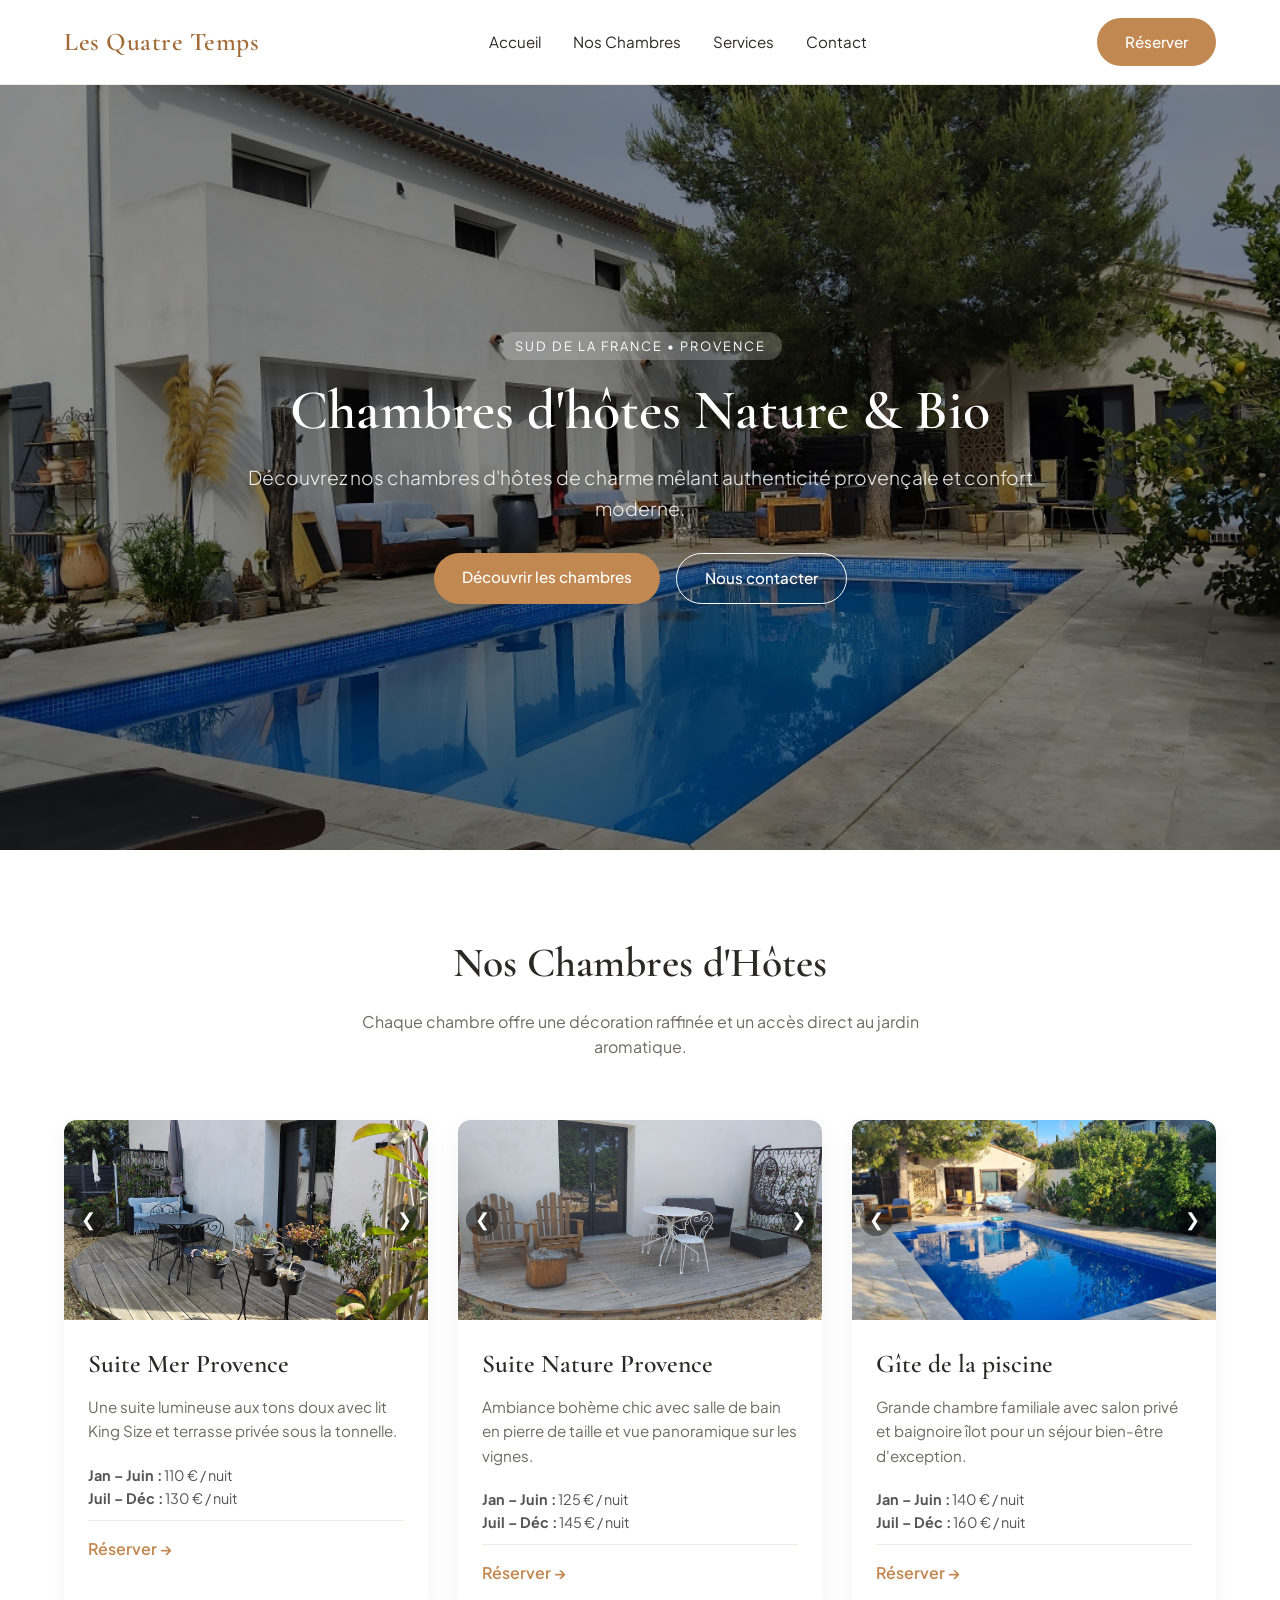
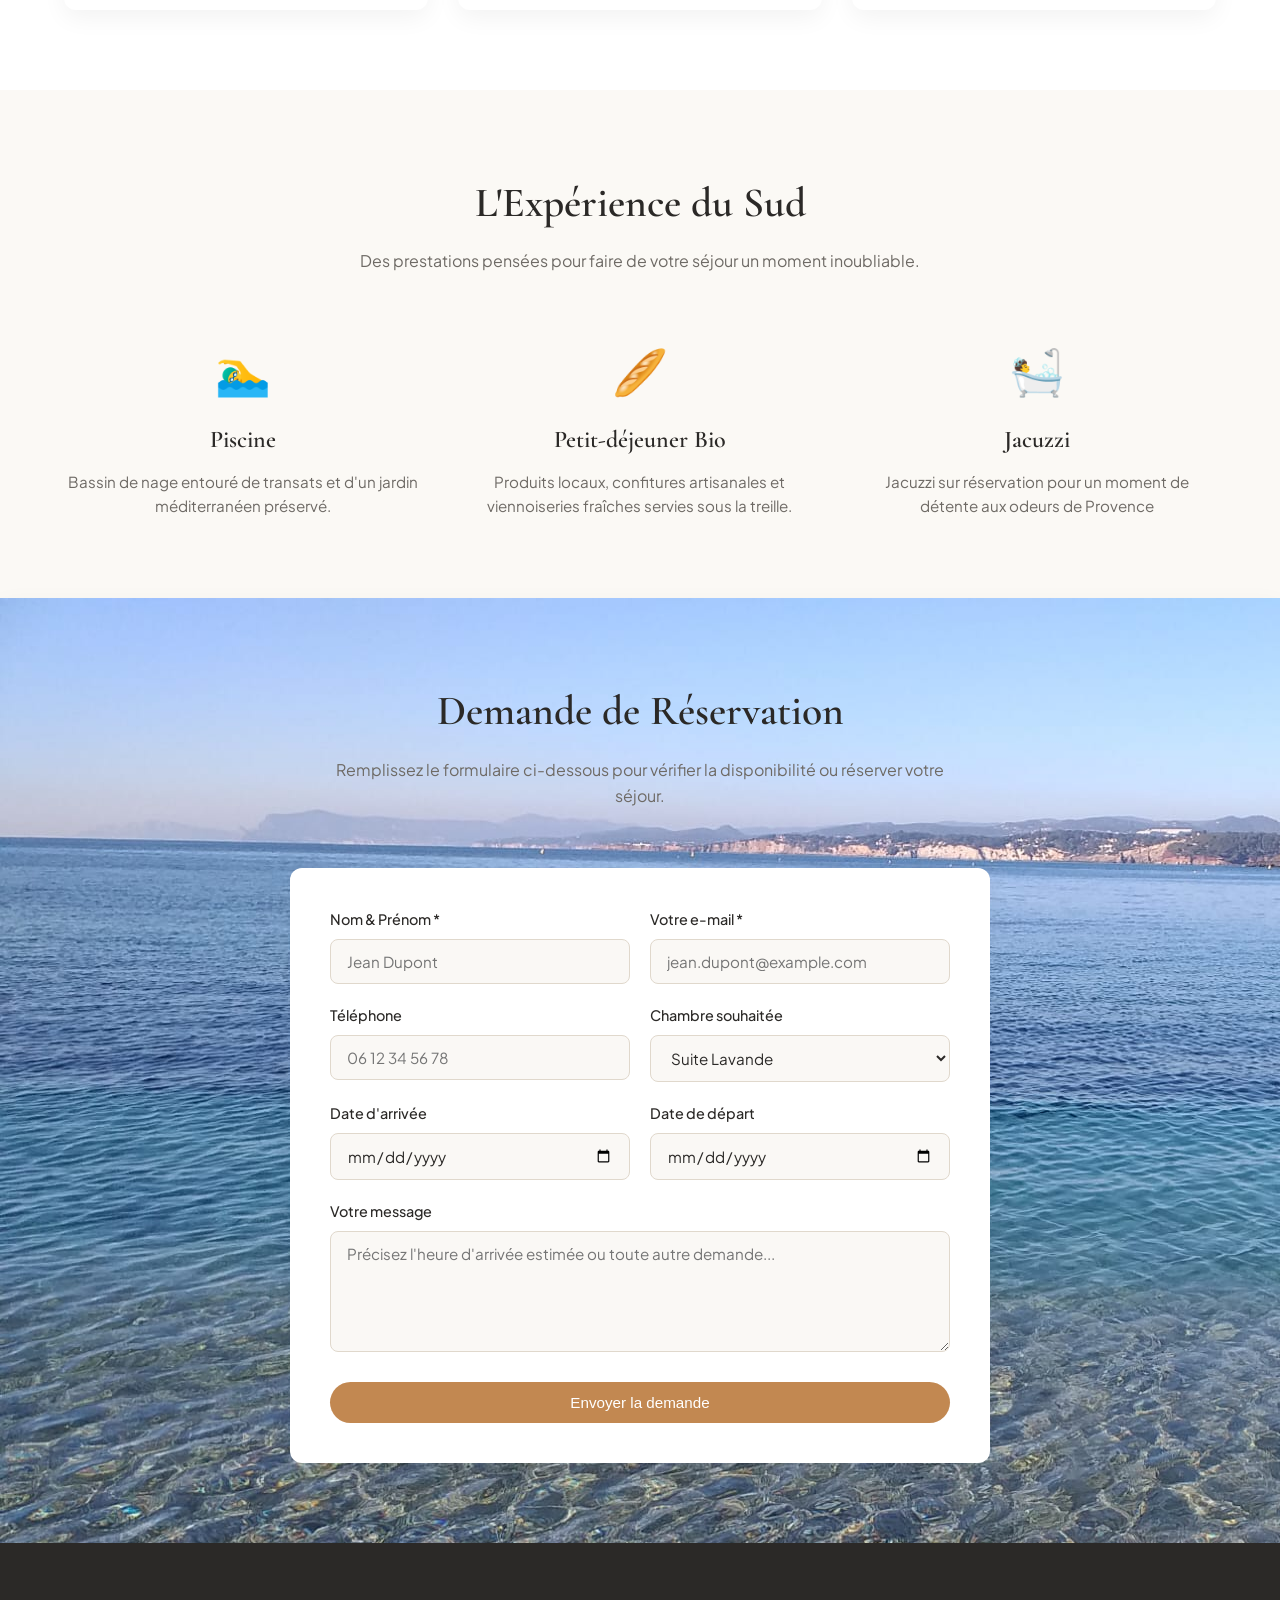
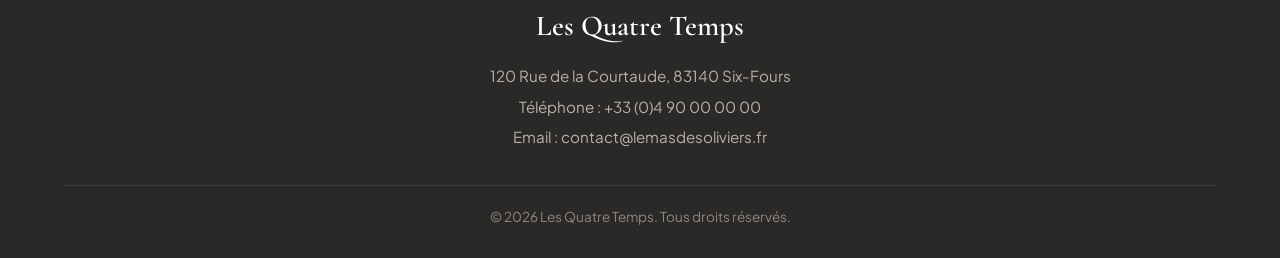
==== index.html @ 4125c317 "Add files via upload" ====
<!DOCTYPE html>
<html lang="en">
<head>
    <meta charset="UTF-8">
    <meta name="viewport" content="width=device-width, initial-scale=1.0">
    <link rel="icon" type="image/png" href="favicon.png">
    <title>Chambres d'hôtes
    </title>
    <!-- Favicon / Logo onglet -->
    <!-- LOGO BALISE <link rel="icon" type="image/png" href="logo.png"> -->

    <!-- Polices Google Fonts -->
    <link rel="preconnect" href="https://fonts.googleapis.com">
    <link rel="preconnect" href="https://fonts.gstatic.com" crossorigin>
    <link href="https://fonts.googleapis.com/css2?family=Cormorant+Garamond:ital,wght@0,500;0,600;1,400&family=Plus+Jakarta+Sans:wght@400;500;600&display=swap" rel="stylesheet">
    
    <!-- Fichier CSS externe -->
    <link rel="stylesheet" href="style.css">

</head>

<body>
    <!-- Entête & Navigation -->
    <header class="header">
        <nav class="nav-container">
            <a href="#" class="logo">
                <!-- Optionnel: Remplacer par <img src="logo.png" alt="Logo"> si vous préférez une image -->
                <span>Les Quatre Temps</span>
            </a>
            <ul class="nav-links">
                <li><a href="#accueil">Accueil</a></li>
                <li><a href="#chambres">Nos Chambres</a></li>
                <li><a href="#services">Services</a></li>
                <li><a href="#contact">Contact</a></li>
            </ul>
            <a href="#reservation" class="btn btn-primary">Réserver</a>
        </nav>
    </header>

    <!-- Section Héro (Bannière d'accueil) -->
    <section id="accueil" class="hero">

        <video autoplay loop muted playsinline class="hero-video" poster="image-poster.jpg" class="video-background">
        <source src="videomaison.mp4" type="video/mp4">
    </video>
    
    <!-- Filtre sombre pour garantir la lisibilité du texte -->
    <div class="hero-overlay"></div>


        <div class="hero-content">
            <span class="badge">Sud de la France • Provence</span>
            <h1>Chambres d'hôtes Nature & Bio</h1>
            <p>Découvrez nos chambres d'hôtes de charme mêlant authenticité provençale et confort moderne.</p>
            <div class="hero-buttons">
                <a href="#chambres" class="btn btn-primary">Découvrir les chambres</a>
                <a href="#contact" class="btn btn-secondary">Nous contacter</a>
            </div>
        </div>
    </section>

    <!-- Section Présentation des Chambres -->
    <section id="chambres" class="section">
        <div class="container">
            <div class="section-header">
                <h2>Nos Chambres d'Hôtes</h2>
                <p>Chaque chambre offre une décoration raffinée et un accès direct au jardin aromatique.</p>
            </div>


<div class="cards-grid">
   <!-- Suite 1 -->
  <article class="card">
    <div class="carousel-container">
  <button type="button" class="arrow prev">&#10094;</button>
  <button type="button" class="arrow next">&#10095;</button>
  <div class="carousel">
    <div class="carousel-track">
      <img src="chambre1-1.jpg" alt="Chambre Mer Provence 1">
      <img src="chambre1-2.jpg" alt="Chambre Mer Provence 2">
      <img src="chambre1-3.jpg" alt="Chambre Mer Provence 3">
    </div>
  </div>
 </div>
    <div class="card-body">
      <h3>Suite Mer Provence</h3>
      <p>Une suite lumineuse aux tons doux avec lit King Size et terrasse privée sous la tonnelle.</p>
      <p class="prices" style="margin: 10px 0; font-size: 0.9rem; color: #555;">
        <strong>Jan – Juin :</strong> 110 € / nuit<br>
        <strong>Juil – Déc :</strong> 130 € / nuit
      </p>
      <div class="card-footer">
        <a href="#reservation" class="btn-link">Réserver &rarr;</a>
      </div>
    </div>
  </article>

  <!-- Suite 2 -->
  <article class="card">
    <div class="carousel-container">
  <button type="button" class="arrow prev">&#10094;</button>
  <button type="button" class="arrow next">&#10095;</button>
  <div class="carousel">
    <div class="carousel-track">
      <img src="chambre2-1.jpg" alt="Chambre Nature Provence 1">
      <img src="chambre2-2.jpg" alt="Chambre Nature Provence 2">
      <img src="chambre2-3.jpg" alt="Chambre Nature Provence 3">
    </div>
  </div>
</div>
    <div class="card-body">
      <h3>Suite Nature Provence</h3>
      <p>Ambiance bohème chic avec salle de bain en pierre de taille et vue panoramique sur les vignes.</p>
      <p class="prices" style="margin: 10px 0; font-size: 0.9rem; color: #555;">
        <strong>Jan – Juin :</strong> 125 € / nuit<br>
        <strong>Juil – Déc :</strong> 145 € / nuit
      </p>
      <div class="card-footer">
        <a href="#reservation" class="btn-link">Réserver &rarr;</a>
      </div>
    </div>
  </article>

  <!-- Suite 3 -->
  <article class="card">
    <div class="carousel-container">
  <button type="button" class="arrow prev">&#10094;</button>
  <button type="button" class="arrow next">&#10095;</button>
  <div class="carousel">
    <div class="carousel-track">
      <img src="chambre3-1.jpg" alt="Gîte de la piscine 1">
      <img src="chambre3-2.jpg" alt="Gîte de la piscine 2">
      <img src="chambre3-3.jpg" alt="Gîte de la piscine 3">
    </div>
  </div>
</div>
    <div class="card-body">
      <h3>Gîte de la piscine</h3>
      <p>Grande chambre familiale avec salon privé et baignoire îlot pour un séjour bien-être d'exception.</p>
      <p class="prices" style="margin: 10px 0; font-size: 0.9rem; color: #555;">
        <strong>Jan – Juin :</strong> 140 € / nuit<br>
        <strong>Juil – Déc :</strong> 160 € / nuit
      </p>
      <div class="card-footer">
        <a href="#reservation" class="btn-link">Réserver &rarr;</a>
      </div>
    </div>
  </article>
</div>
        </div>
    </section>

    <!-- Section Services / Expérience -->
    <section id="services" class="section bg-light">
        <div class="container">
            <div class="section-header">
                <h2>L'Expérience du Sud</h2>
                <p>Des prestations pensées pour faire de votre séjour un moment inoubliable.</p>
            </div>

            <div class="features-grid">
                <div class="feature-item">
                    <div class="feature-icon">🏊‍♂️</div>
                    <h3>Piscine</h3>
                    <p>Bassin de nage entouré de transats et d'un jardin méditerranéen préservé.</p>
                </div>
                <div class="feature-item">
                    <div class="feature-icon">🥖</div>
                    <h3>Petit-déjeuner Bio</h3>
                    <p>Produits locaux, confitures artisanales et viennoiseries fraîches servies sous la treille.</p>
                </div>
                <div class="feature-item">
                    <div class="feature-icon">🛀</div>
                    <h3>Jacuzzi</h3>
                    <p>Jacuzzi sur réservation pour un moment de détente aux odeurs de Provence</p>
                </div>
            </div>
        </div>
    </section>

    <!-- Section Réservation / Formulaire de Contact -->
<section id="reservation" class="section-white">
    <div class="container">
        <div class="section-header">
            <h2>Demande de Réservation</h2>
            <p>Remplissez le formulaire ci-dessous pour vérifier la disponibilité ou réserver votre séjour.</p>
        </div>

    <form id="reservation-form" action="https://formspree.io/f/mvkgnvzq" method="POST" class="reservation-form">

         <!-- Redirection vers ta page personnalisée -->
    <input type="hidden" name="_next" value="https://ton-domaine.com/merci.html">

     <!-- Mail personnalisé -->
<input type="hidden" name="_subject" value="Nouvelle réservation - Les Quatre Temps">
    
    <!-- ... le reste de mes champs (nom, email, etc.) ... -->

            <div class="form-group-double">
                <div class="form-group">
                    <label for="nom">Nom & Prénom *</label>
                    <input type="text" id="nom" name="client" required placeholder="Jean Dupont">
                </div>
                <div class="form-group">
                    <label for="email">Votre e-mail *</label>
                    <input type="email" id="email" name="email" required placeholder="jean.dupont@example.com">
                </div>
            </div>

            <div class="form-group-double">
                <div class="form-group">
                    <label for="telephone">Téléphone</label>
                    <input type="tel" id="telephone" name="telephone" placeholder="06 12 34 56 78">
                </div>
                <div class="form-group">
                    <label for="chambre">Chambre souhaitée</label>
                    <select id="chambre" name="chambre">
                        <option value="Suite Lavande">Suite Lavande</option>
                        <option value="Suite Cigale">Suite Cigale</option>
                        <option value="Suite Les Oliviers">Suite Les Oliviers</option>
                    </select>
                </div>
            </div>

            <div class="form-group-double">
                <div class="form-group">
                    <label for="date-arrivee">Date d'arrivée</label>
                    <input type="date" id="date-arrivee" name="date-arrivee" required>
                </div>
                <div class="form-group">
                    <label for="date-depart">Date de départ</label>
                    <input type="date" id="date-depart" name="date-depart" required>
                </div>
            </div>

            <div class="form-group">
                <label for="message">Votre message</label>
                <textarea id="message" name="message" rows="5" placeholder="Précisez l'heure d'arrivée estimée ou toute autre demande..."></textarea>
            </div>

            <button type="submit" class="btn btn-primary btn-submit">Envoyer la demande</button>
        </form>
    </div>
</section>

    <!-- Pied de page -->
    <footer id="contact" class="footer">
        <div class="container footer-content">
            <div class="footer-info">
                <h3>Les Quatre Temps</h3>
                <p>120 Rue de la Courtaude, 83140 Six-Fours</p>
                <p>Téléphone : +33 (0)4 90 00 00 00</p>
                <p>Email : contact@lemasdesoliviers.fr</p>
            </div>
            <div class="footer-copy">
                <p>&copy; 2026 Les Quatre Temps. Tous droits réservés.</p>
            </div>
        </div>
    </footer>
    
<!-- SCRIPT FORM -->
<script>
    const form = document.getElementById('reservation-form');
    
    form.addEventListener('submit', async function(e) {
        e.preventDefault();
        const data = new FormData(form);
        const response = await fetch(form.action, {
            method: 'POST',
            body: data,
            headers: {
                'Accept': 'application/json'
            }
        });
        if (response.ok) {
            // Redirection vers la page merci.html
            window.location.href = 'merci.html';
        } else {
            alert("Une erreur est survenue lors de l'envoi. Veuillez réessayer.");
        }
    });
</script>

<!-- SCRIPT CAROUSSEL -->
<script>
document.addEventListener("DOMContentLoaded", function () {
  document.querySelectorAll(".carousel-container").forEach((container) => {
    const track = container.querySelector(".carousel-track");
    const slides = Array.from(track.children);
    if (slides.length === 0) return;

    // Clones pour la boucle infinie
    const firstClone = slides[0].cloneNode(true);
    const lastClone = slides[slides.length - 1].cloneNode(true);

    track.appendChild(firstClone);
    track.prepend(lastClone);

    const totalSlides = slides.length + 2;
    let index = 1;
    let isAnimating = false;

    track.style.width = `${totalSlides * 100}%`;

    const allSlides = track.querySelectorAll("img");
    allSlides.forEach((img) => {
      img.style.width = `${100 / totalSlides}%`;
    });

    // Position initiale sur la 1ère photo
    track.style.transition = "none";
    track.style.transform = `translateX(-${(100 / totalSlides) * index}%)`;

    function move(direction) {
      if (isAnimating) return;
      isAnimating = true;

      index += direction;
      track.style.transition = "transform 0.4s ease-in-out";
      track.style.transform = `translateX(-${(100 / totalSlides) * index}%)`;
    }

    track.addEventListener("transitionend", function () {
      isAnimating = false;

      // Réinitialisation instantanée pour la boucle infinie
      if (index === 0) {
        track.style.transition = "none";
        index = totalSlides - 2;
        track.style.transform = `translateX(-${(100 / totalSlides) * index}%)`;
      } else if (index === totalSlides - 1) {
        track.style.transition = "none";
        index = 1;
        track.style.transform = `translateX(-${(100 / totalSlides) * index}%)`;
      }
    });

    // Attachement des clics sur les flèches
    const prevBtn = container.querySelector(".arrow.prev");
    const nextBtn = container.querySelector(".arrow.next");

    if (prevBtn) prevBtn.addEventListener("click", () => move(-1));
    if (nextBtn) nextBtn.addEventListener("click", () => move(1));
  });
});
</script>

<script>
const video = document.querySelector('.video-background');

if (video) {
  video.addEventListener('loadeddata', () => {
    video.style.filter = 'none';
  });
}
</script>

</body>
</html>
---- style.css ----
/* ==========================================
   VARIABLES & PALETTE DE COULEURS PROVENÇALE
   ========================================== */
:root {
    --primary: #c28851;        /* Ochre chaleureux */
    --primary-dark: #a16a37;   /* Ochre foncé */
    --secondary: #5c6b57;      /* Vert olive */
    --bg-light: #fbf9f5;       /* Beige/Crème doux */
    --text-main: #2b2927;      /* Anthracite très doux */
    --text-muted: #6e6a65;     /* Gris/Brun atténué */
    --white: #ffffff;
    
    --font-heading: 'Cormorant Garamond', Georgia, serif;
    --font-body: 'Plus Jakarta Sans', sans-serif;
    
    --radius: 12px;
    --transition: all 0.3s ease;
}

/* ==========================================
   RESET & BASES
   ========================================== */
* {
    margin: 0;
    padding: 0;
    box-sizing: border-box;
}

html {
    scroll-behavior: smooth;
}

body {
    font-family: var(--font-body);
    background-color: var(--white);
    color: var(--text-main);
    line-height: 1.6;
}

h1, h2, h3 {
    font-family: var(--font-heading);
    font-weight: 600;
    color: var(--text-main);
}

a {
    text-decoration: none;
    color: inherit;
}

ul {
    list-style: none;
}

.container {
    width: 90%;
    max-width: 1200px;
    margin: 0 auto;
}

/* ==========================================
   BOUTONS
   ========================================== */
.btn {
    display: inline-block;
    padding: 12px 28px;
    border-radius: 50px;
    font-weight: 500;
    font-size: 0.95rem;
    transition: var(--transition);
    cursor: pointer;
}

.btn-primary {
    background-color: var(--primary);
    color: var(--white);
}

.btn-primary:hover {
    background-color: var(--primary-dark);
}

.btn-secondary {
    background-color: transparent;
    color: var(--white);
    border: 1px solid var(--white);
}

.btn-secondary:hover {
    background-color: rgba(255, 255, 255, 0.2);
}

.btn-link {
    color: var(--primary);
    font-weight: 600;
}

.btn-link:hover {
    color: var(--primary-dark);
}

/* ==========================================
   EN-TÊTE / NAVIGATION
   ========================================== */
.header {
    position: sticky;
    top: 0;
    background-color: rgba(255, 255, 255, 0.95);
    backdrop-filter: blur(8px);
    border-bottom: 1px solid #f0ebe1;
    z-index: 1000;
}

.nav-container {
    display: flex;
    justify-content: space-between;
    align-items: center;
    padding: 18px 5%;
    max-width: 1300px;
    margin: 0 auto;
}

.logo span {
    font-family: var(--font-heading);
    font-size: 1.6rem;
    font-weight: 600;
    color: var(--primary-dark);
    letter-spacing: 0.5px;
}

.nav-links {
    display: flex;
    gap: 32px;
}

.nav-links a {
    color: var(--text-main);
    font-size: 0.95rem;
    transition: var(--transition);
}

.nav-links a:hover {
    color: var(--primary);
}

/* ==========================================
   HERO SECTION
   ========================================== */

   /* ==========================================
   HERO SECTION AVEC VIDÉO
   ========================================== */
.hero {
    position: relative;
    height: 85vh;
    display: flex;
    align-items: center;
    justify-content: center;
    text-align: center;
    color: var(--white);
    padding: 0 20px;
    overflow: hidden; /* Empêche la vidéo de dépasser */
}

/* La vidéo couvre tout l'espace */
.hero-video {
    position: absolute;
    top: 50%;
    left: 50%;
    min-width: 100%;
    min-height: 100%;
    width: auto;
    height: auto;
    transform: translate(-50%, -50%);
    object-fit: cover;
    z-index: 1;
}

/* Couche d'assombrissement sur la vidéo pour lire le texte facilement */
.hero-overlay {
    position: absolute;
    top: 0;
    left: 0;
    width: 100%;
    height: 100%;
    background: rgba(0, 0, 0, 0.40); /* Ajuste l'opacité au besoin (0.3 à 0.5) */
    z-index: 2;
}

/* Le contenu passe au-dessus de la vidéo et du filtre */
.hero-content {
    position: relative;
    max-width: 800px;
    z-index: 3;
}


.badge {
    text-transform: uppercase;
    letter-spacing: 2px;
    font-size: 0.8rem;
    background-color: rgba(255, 255, 255, 0.2);
    padding: 6px 16px;
    border-radius: 30px;
    backdrop-filter: blur(4px);
}

.hero h1 {
    font-size: 3.5rem;
    margin: 20px 0;
    color: var(--white);
    line-height: 1.15;
}

.hero p {
    font-size: 1.2rem;
    margin-bottom: 30px;
    opacity: 0.9;
    font-weight: 300;
}

.hero-buttons {
    display: flex;
    gap: 16px;
    justify-content: center;
}

/* ==========================================
   SECTIONS GÉNÉRALES & CARTES
   ========================================== */
.section {
    padding: 80px 0;
}

.bg-light {
    background-color: var(--bg-light);
}

.section-header {
    text-align: center;
    max-width: 650px;
    margin: 0 auto 60px auto;
}

.section-header h2 {
    font-size: 2.6rem;
    margin-bottom: 12px;
}

.section-header p {
    color: var(--text-muted);
}

/* Grille des chambres */
.cards-grid {
    display: grid;
    grid-template-columns: repeat(auto-fit, minmax(320px, 1fr));
    gap: 30px;
}

.card {
    background-color: var(--white);
    border-radius: var(--radius);
    overflow: hidden;
    box-shadow: 0 8px 24px rgba(0,0,0,0.05);
    transition: var(--transition);
}

.card:hover {
    transform: translateY(-6px);
    box-shadow: 0 12px 32px rgba(0,0,0,0.1);
}

.placeholder-img {
    height: 220px;
    background-color: var(--secondary);
    color: var(--white);
    display: flex;
    align-items: center;
    justify-content: center;
    font-family: var(--font-heading);
    font-size: 1.5rem;
}

.card-body {
    padding: 24px;
}

.card-body h3 {
    font-size: 1.6rem;
    margin-bottom: 10px;
}

.card-body p {
    color: var(--text-muted);
    font-size: 0.95rem;
    margin-bottom: 20px;
}

.card-footer {
    display: flex;
    justify-content: space-between;
    align-items: center;
    border-top: 1px solid #f0ebe1;
    padding-top: 15px;
}

.price {
    font-weight: 600;
    font-size: 0.9rem;
    color: var(--text-main);
}

/* --- CARROUSEL INFINI --- */

.carousel-container {
  position: relative;
  width: 100%;
  height: 200px;
  overflow: hidden;
  border-top-left-radius: 12px;
  border-top-right-radius: 12px;
}

.carousel {
  width: 100%;
  height: 100%;
  overflow: hidden;
}

.carousel-track {
  display: flex;
  height: 100%;
  transition: transform 0.4s ease-in-out;
  width: 100%;
}

.carousel-track img {
  width: 100%;
  height: 100%;
  object-fit: cover;
  flex-shrink: 0;
}

/* Flèches cliquables */
.arrow {
  position: absolute;
  top: 50%;
  transform: translateY(-50%);
  background: rgba(0, 0, 0, 0.4);
  color: white;
  border: none;
  font-size: 18px;
  width: 32px;
  height: 32px;
  display: flex;
  align-items: center;
  justify-content: center;
  cursor: pointer;
  border-radius: 50%;
  z-index: 20;
  transition: background 0.2s ease;
  user-select: none;
}

.arrow:hover {
  background: rgba(0, 0, 0, 0.7);
}

.arrow.prev { left: 8px; }
.arrow.next { right: 8px; }


/* Grille des SERVICES */
.features-grid {
    display: grid;
    grid-template-columns: repeat(auto-fit, minmax(260px, 1fr));
    gap: 40px;
    text-align: center;
}

.feature-icon {
    font-size: 2.8rem;
    margin-bottom: 16px;
}

.feature-item h3 {
    font-size: 1.5rem;
    margin-bottom: 10px;
}

.feature-item p {
    color: var(--text-muted);
    font-size: 0.95rem;
}


/* ==========================================
   FORMULAIRE DE RÉSERVATION
   ========================================== */

.section-white {
    background-image: url(imagemer.jpeg);
    background-color: rgba(228, 222, 206, 0.733);
    box-shadow: 0 8px 24px rgba(0,0,0,0.05);
    padding: 80px 0;
}

.reservation-form {
    max-width: 700px;
    margin: 0 auto;
    background-color: white;
    padding: 40px;
    border-radius: var(--radius);
    box-shadow: 0 8px 24px rgba(0,0,0,0.05);
}

.form-group-double {
    display: grid;
    grid-template-columns: 1fr 1fr;
    gap: 20px;
}

.form-group {
    margin-bottom: 20px;
    display: flex;
    flex-direction: column;
}

.form-group label {
    font-weight: 500;
    font-size: 0.9rem;
    margin-bottom: 8px;
    color: var(--text-main);
}

.form-group input,
.form-group select,
.form-group textarea {
    padding: 12px 16px;
    border: 1px solid #e0d8cc;
    border-radius: 8px;
    font-family: var(--font-body);
    font-size: 0.95rem;
    color: var(--text-main);
    background-color: #faf8f5;
    transition: var(--transition);
}

.form-group input:focus,
.form-group select:focus,
.form-group textarea:focus {
    outline: none;
    border-color: var(--primary);
    background-color: var(--white);
    box-shadow: 0 0 0 3px rgba(194, 136, 81, 0.15);
}

.btn-submit {
    width: 100%;
    text-align: center;
    border: none;
    margin-top: 10px;
}

@media (max-width: 600px) {
    .form-group-double {
        grid-template-columns: 1fr;
    }
    .reservation-form {
        padding: 24px;
    }
}


/* ==========================================
   PIED DE PAGE
   ========================================== */
.footer {
    background-color: var(--text-main);
    color: var(--white);
    padding: 60px 0 30px 0;
}

.footer-content {
    display: flex;
    flex-direction: column;
    align-items: center;
    text-align: center;
    gap: 30px;
}

.footer-info h3 {
    color: var(--white);
    font-size: 1.8rem;
    margin-bottom: 15px;
}

.footer-info p {
    color: #b5b0aa;
    margin-bottom: 6px;
    font-size: 0.95rem;
}

.footer-copy {
    border-top: 1px solid #3d3a37;
    width: 100%;
    padding-top: 20px;
    color: #8c8680;
    font-size: 0.85rem;
}

.video-background {
  width: 100%;
  height: 100%;
  object-fit: cover;
  /* Applique le flou sur le poster avant la lecture */
  filter: blur(8px);
  transition: filter 0.5s ease;
}

/* Retire le flou dès que la vidéo commence à tourner */
.video-background:playing,
.video-background[data-loaded="true"] {
  filter: blur(0);
}


/* Responsive (mobiles/tablettes) */
@media (max-width: 768px) {
    .nav-links {
        display: none; /* À remplacer idéalement par un menu burger */
    }
    .hero h1 {
        font-size: 2.4rem;
    }
}
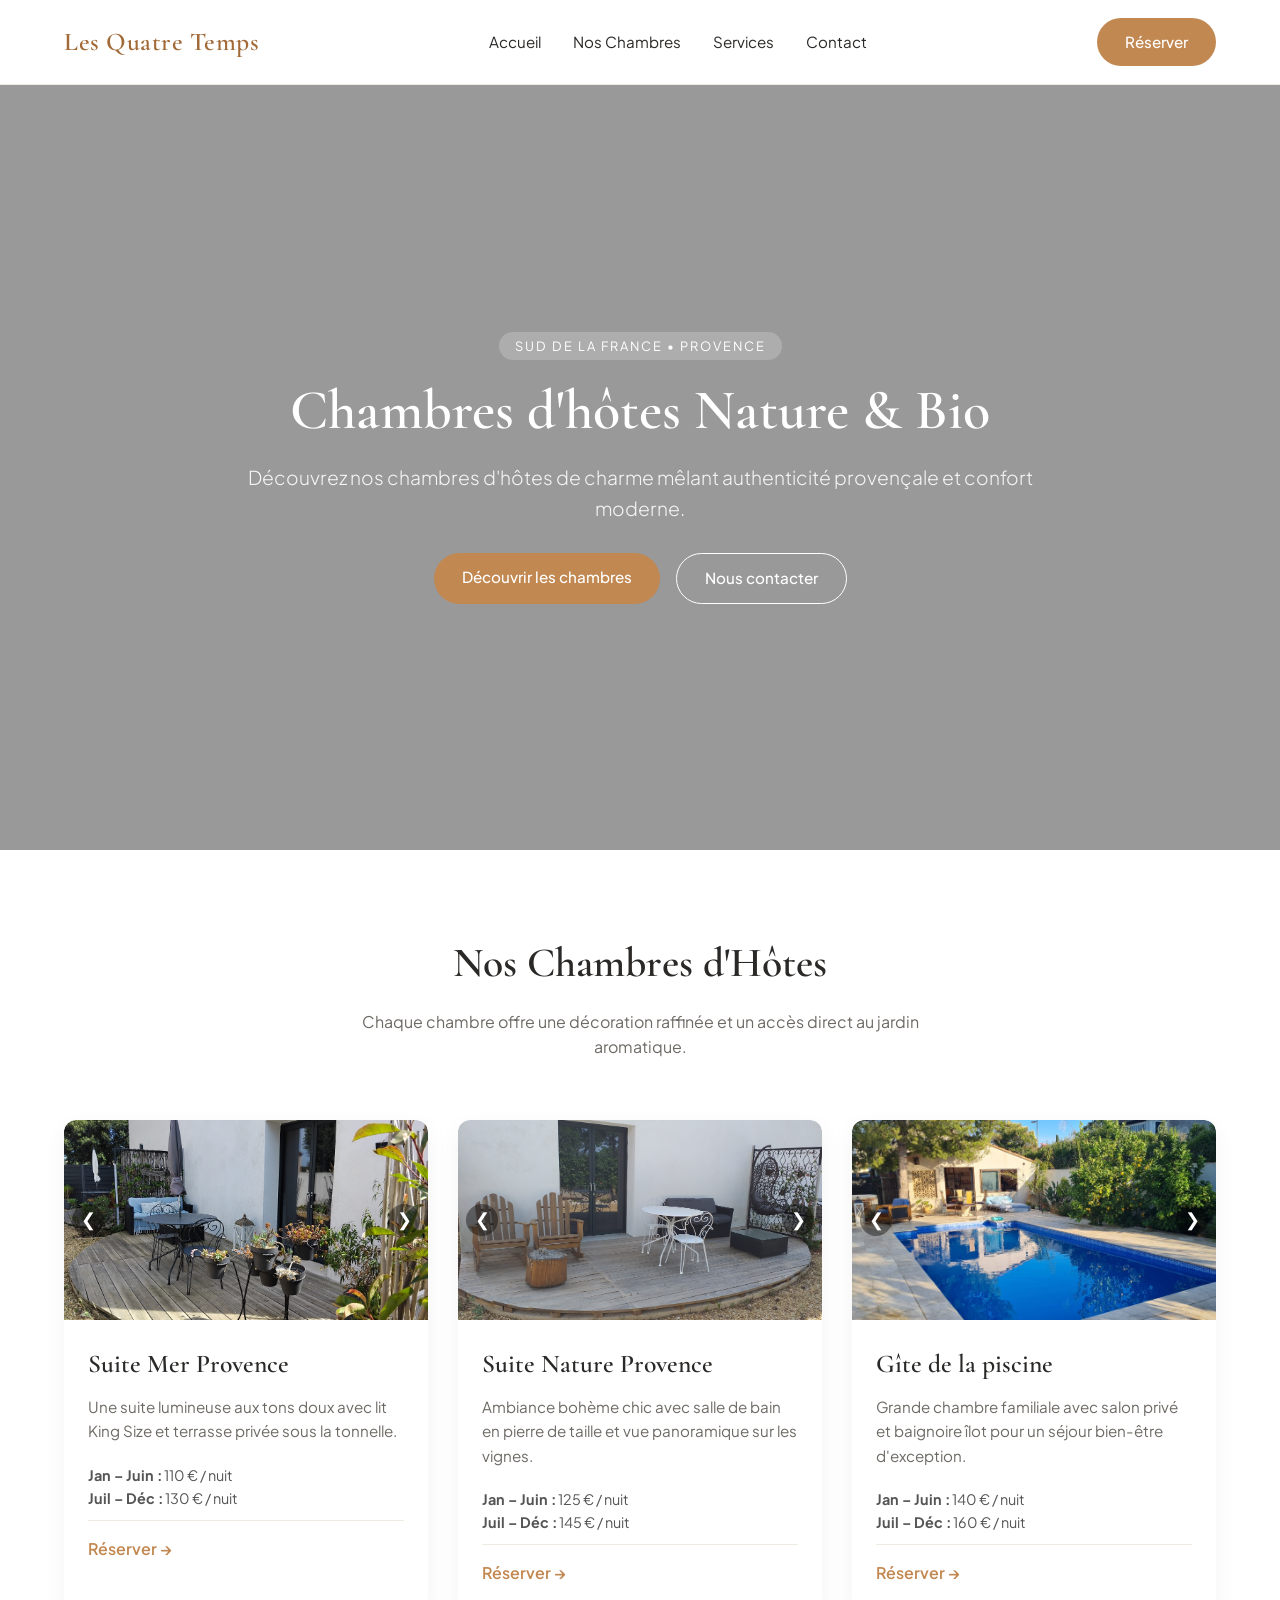
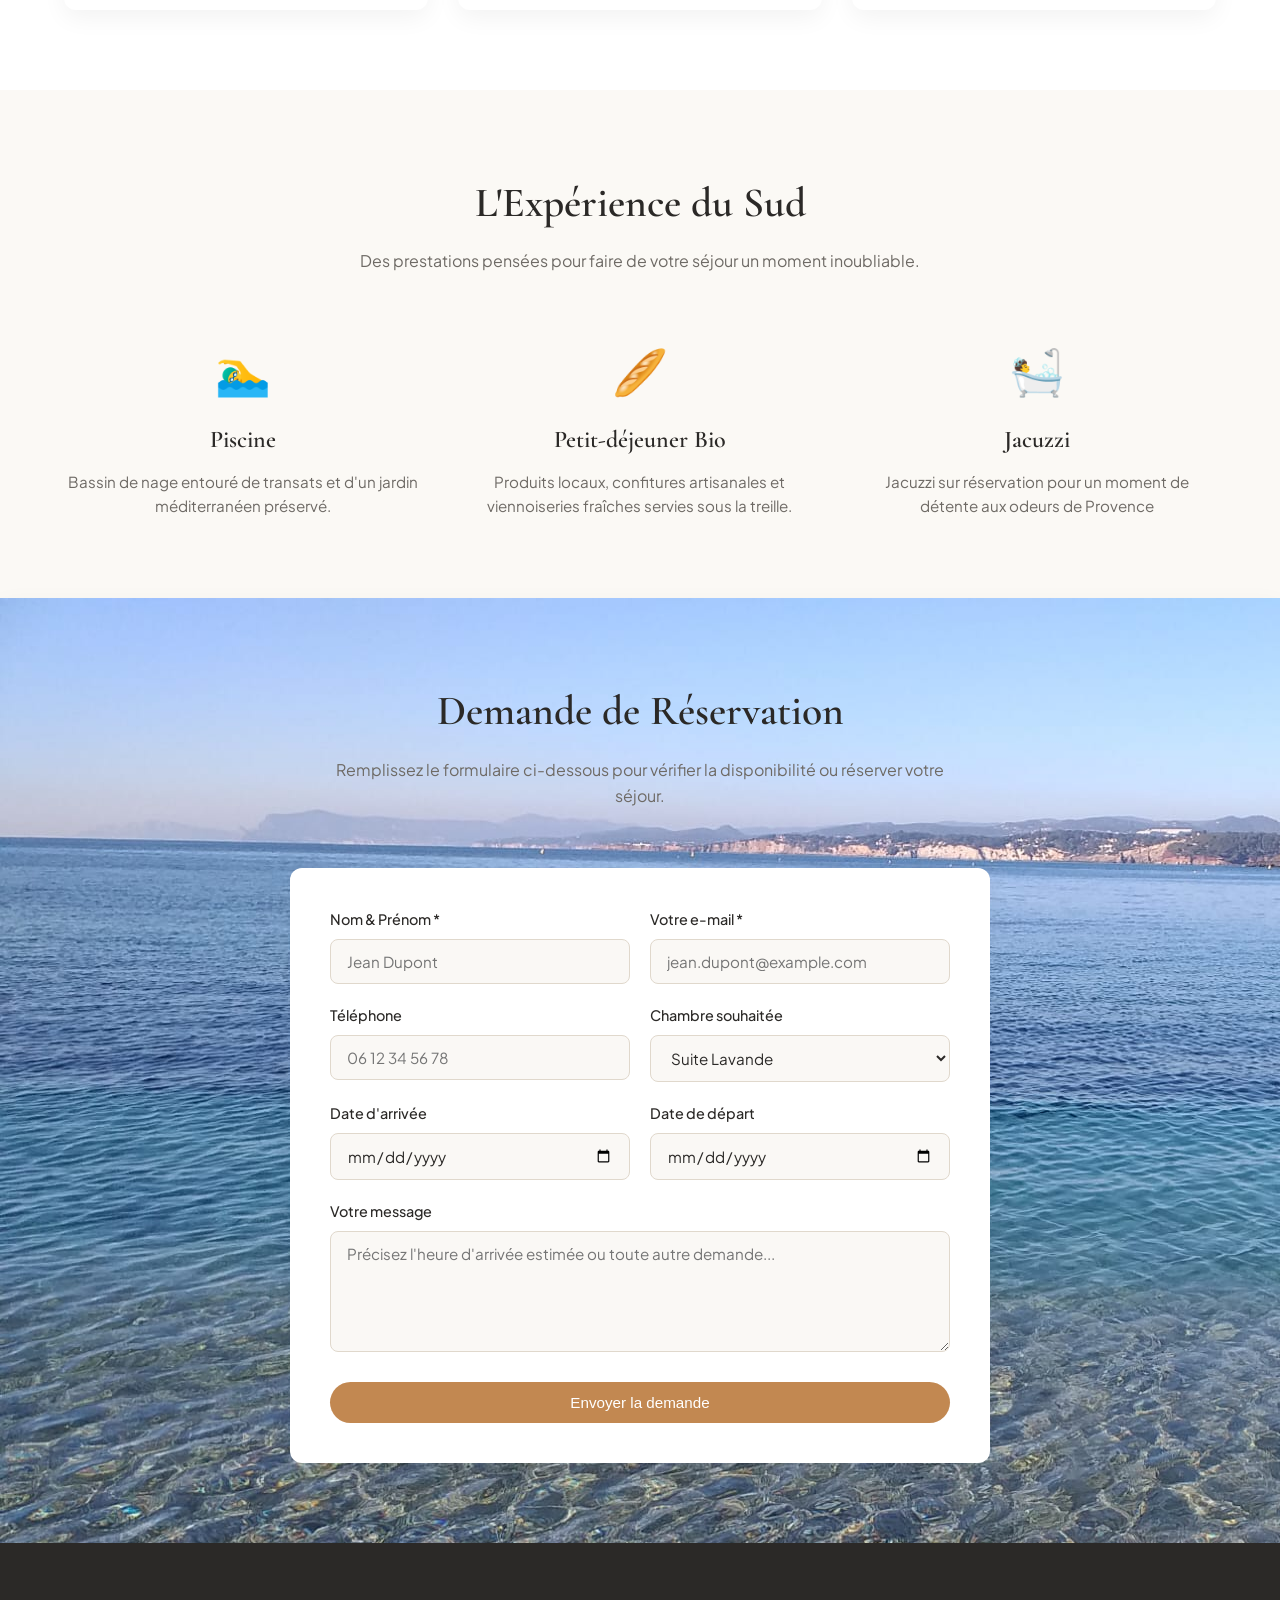
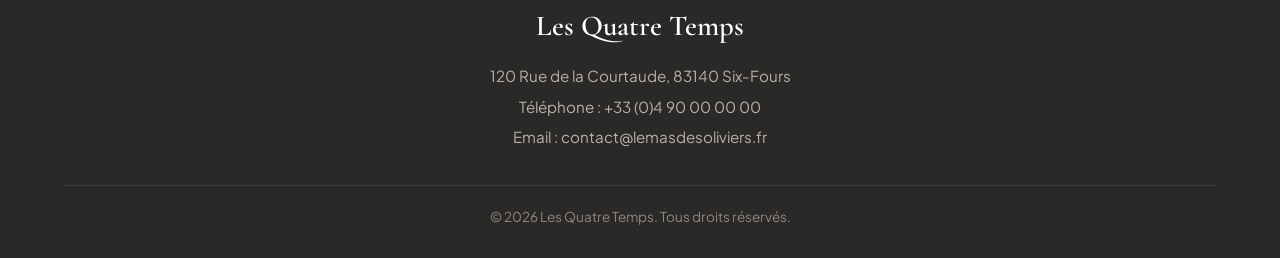
==== commit 8a287da6: "Add files via upload" ====
--- a/index.html
+++ b/index.html
@@ -40,7 +40,7 @@
     <!-- Section Héro (Bannière d'accueil) -->
     <section id="accueil" class="hero">
 
-        <video autoplay loop muted playsinline class="hero-video" poster="image-poster.jpg" class="video-background">
+        <video autoplay loop muted playsinline class="hero-video">
         <source src="videomaison.mp4" type="video/mp4">
     </video>
     
@@ -345,15 +345,6 @@
 });
 </script>
 
-<script>
-const video = document.querySelector('.video-background');
-
-if (video) {
-  video.addEventListener('loadeddata', () => {
-    video.style.filter = 'none';
-  });
-}
-</script>
 
 </body>
 </html>
--- a/style.css
+++ b/style.css
@@ -510,22 +510,6 @@
     font-size: 0.85rem;
 }
 
-.video-background {
-  width: 100%;
-  height: 100%;
-  object-fit: cover;
-  /* Applique le flou sur le poster avant la lecture */
-  filter: blur(8px);
-  transition: filter 0.5s ease;
-}
-
-/* Retire le flou dès que la vidéo commence à tourner */
-.video-background:playing,
-.video-background[data-loaded="true"] {
-  filter: blur(0);
-}
-
-
 /* Responsive (mobiles/tablettes) */
 @media (max-width: 768px) {
     .nav-links {
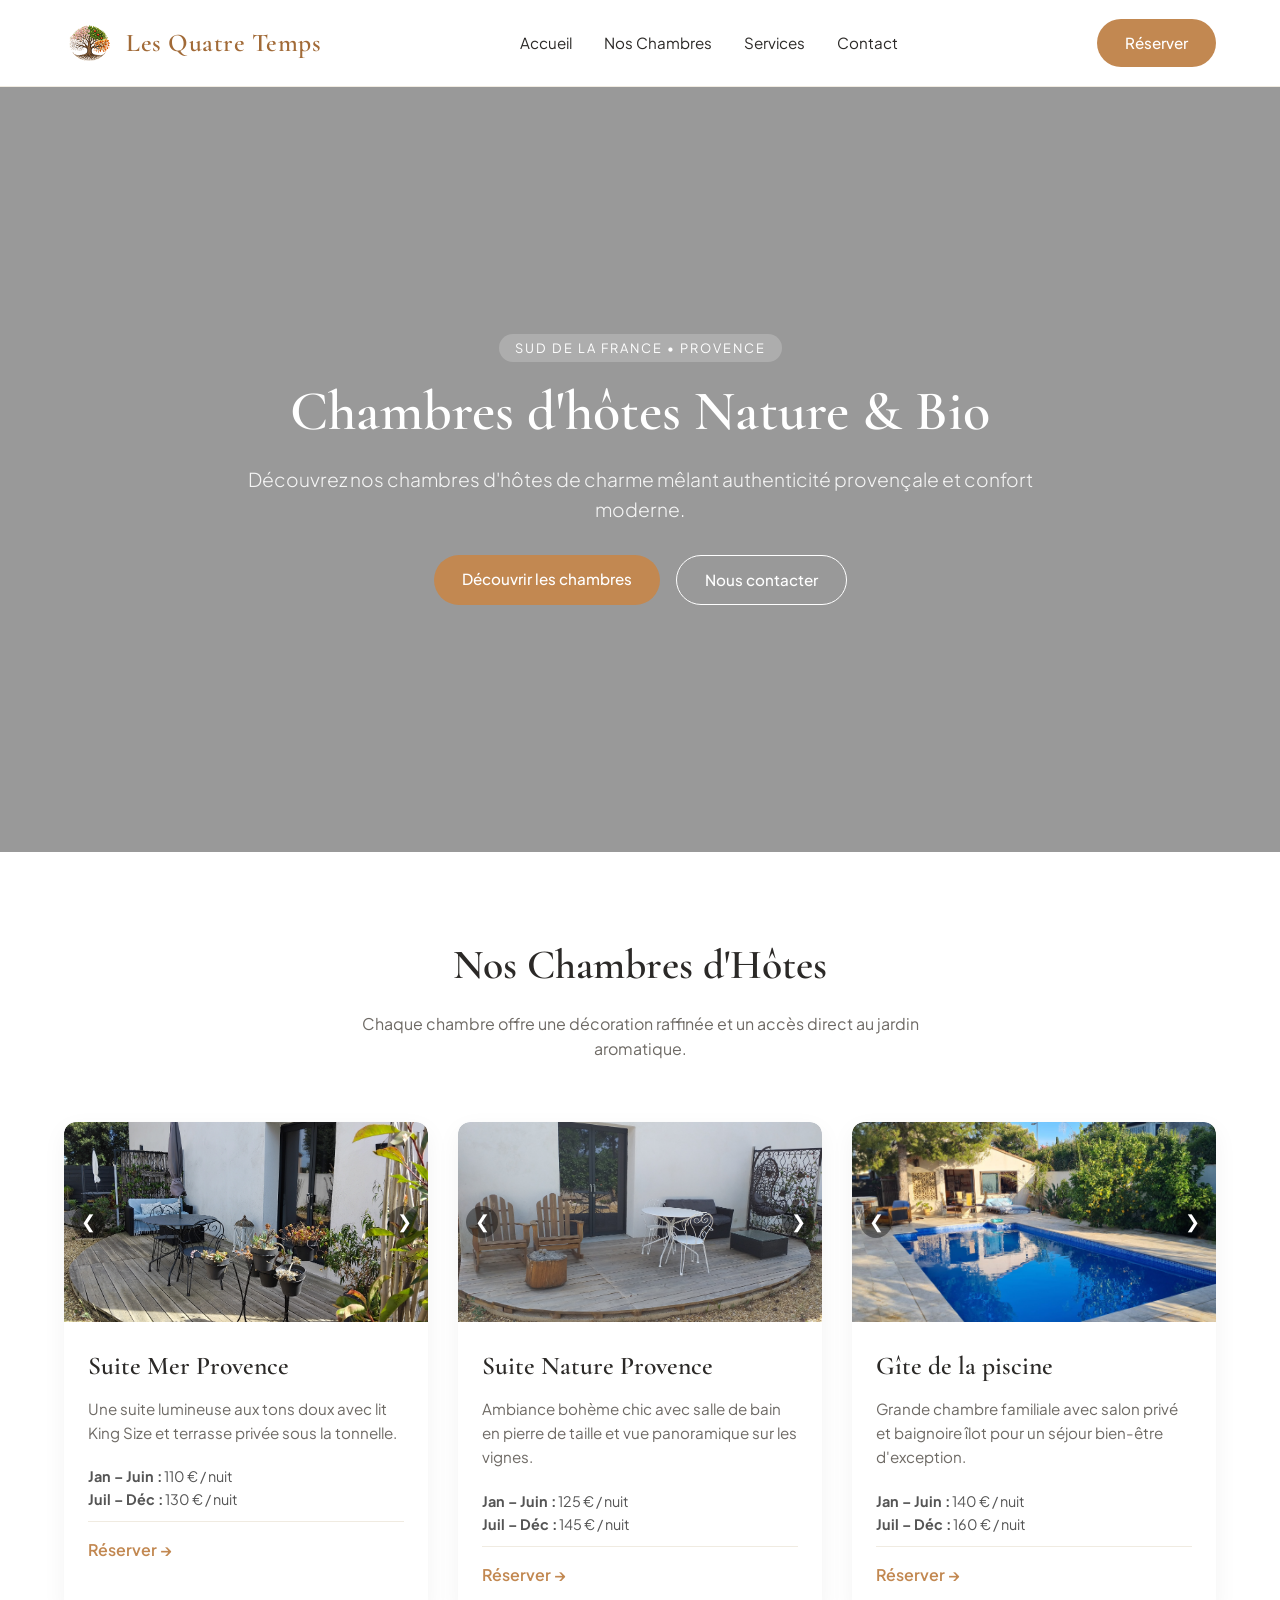
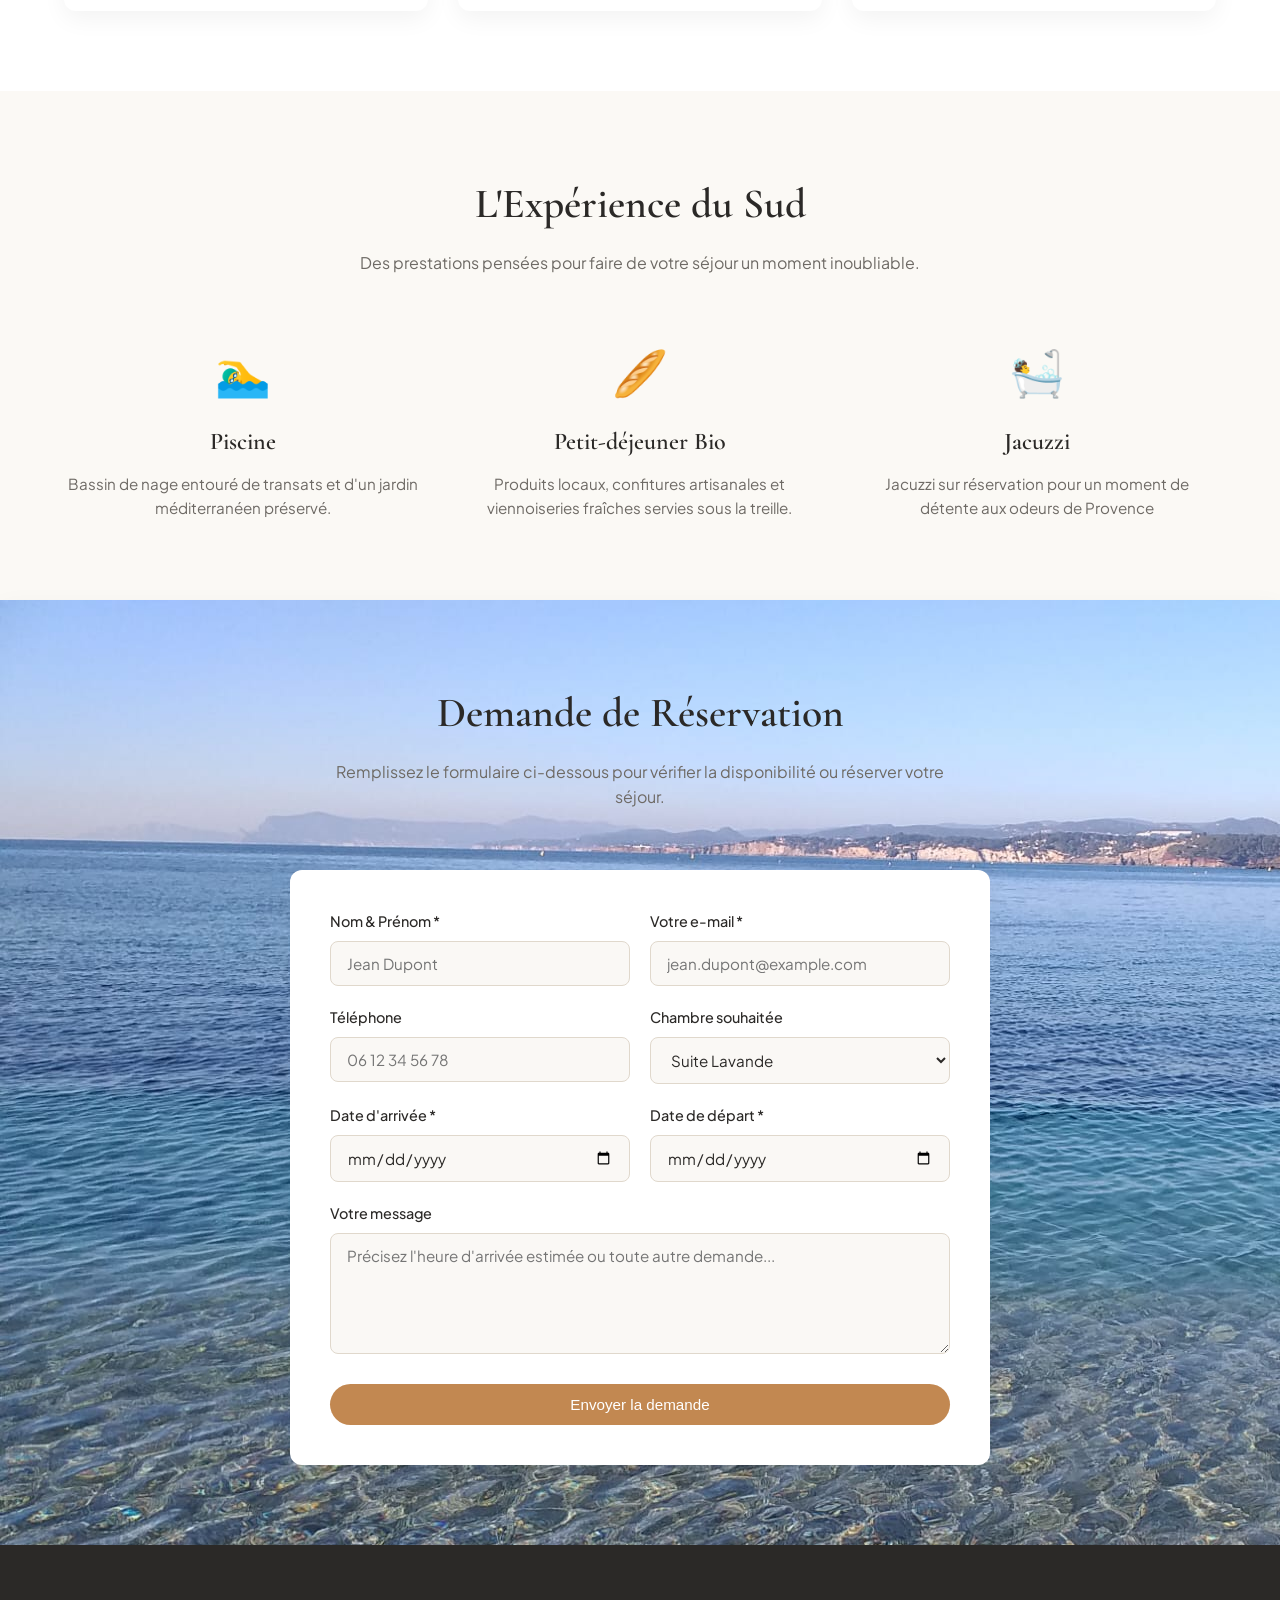
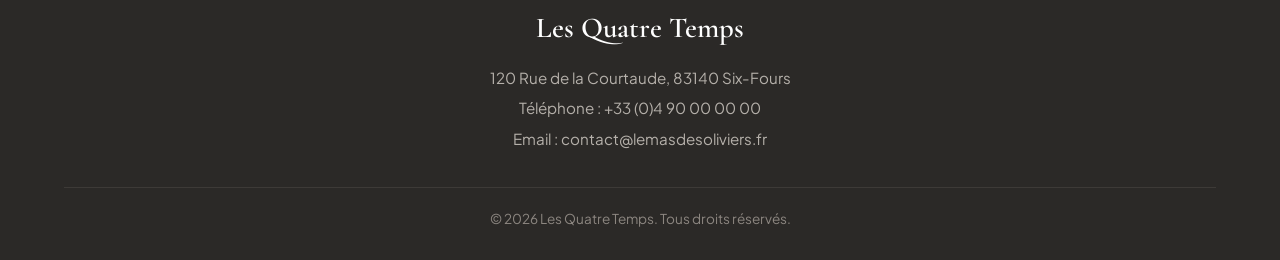
==== commit baf01fe2: "Add files via upload" ====
--- a/index.html
+++ b/index.html
@@ -25,7 +25,10 @@
         <nav class="nav-container">
             <a href="#" class="logo">
                 <!-- Optionnel: Remplacer par <img src="logo.png" alt="Logo"> si vous préférez une image -->
-                <span>Les Quatre Temps</span>
+                <div class="brand-container">
+                 <img src="favicon.png" alt="Logo Les Quatre Temps" class="brand-logo">
+                 <span class="brand-title">Les Quatre Temps</span>
+                </div>
             </a>
             <ul class="nav-links">
                 <li><a href="#accueil">Accueil</a></li>
@@ -224,11 +227,11 @@
 
             <div class="form-group-double">
                 <div class="form-group">
-                    <label for="date-arrivee">Date d'arrivée</label>
+                    <label for="date-arrivee">Date d'arrivée *</label>
                     <input type="date" id="date-arrivee" name="date-arrivee" required>
                 </div>
                 <div class="form-group">
-                    <label for="date-depart">Date de départ</label>
+                    <label for="date-depart">Date de départ *</label>
                     <input type="date" id="date-depart" name="date-depart" required>
                 </div>
             </div>
--- a/style.css
+++ b/style.css
@@ -141,6 +141,28 @@
 
 .nav-links a:hover {
     color: var(--primary);
+}
+
+/* Conteneur principal logo + titre */
+.brand-container {
+  display: flex;
+  align-items: center;
+  gap: 12px; /* Espace entre le logo et le texte */
+}
+
+/* Style de l'image du logo */
+.brand-logo {
+  width: 50px;        /* Ajuste la taille selon tes préférences */
+  height: 50px;
+  object-fit: contain;
+}
+
+/* Style du texte du titre */
+.brand-title {
+  font-family: 'Playfair Display', 'Georgia', serif;
+  font-size: 1.5rem;
+  color: #A07855;     /* Couleur dorée / terracotta de ton charte */
+  font-weight: 600;
 }
 
 /* ==========================================
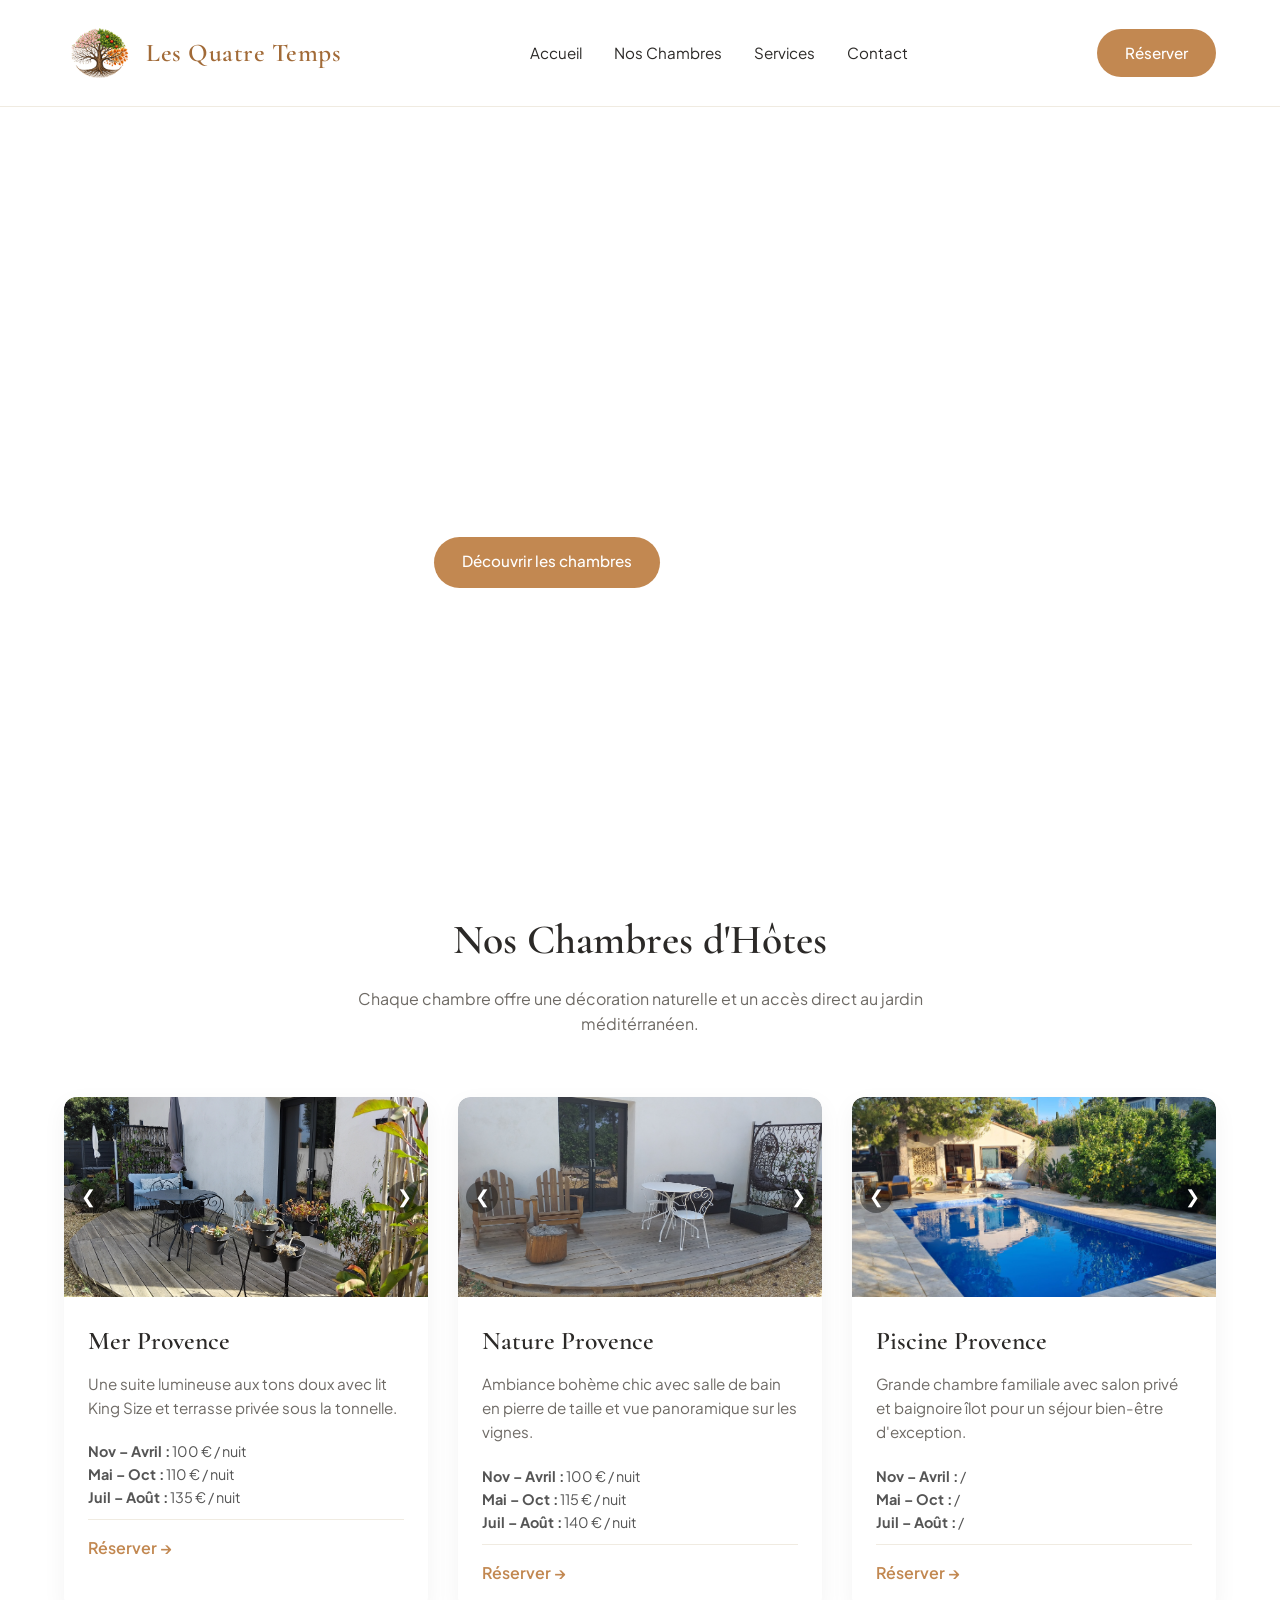
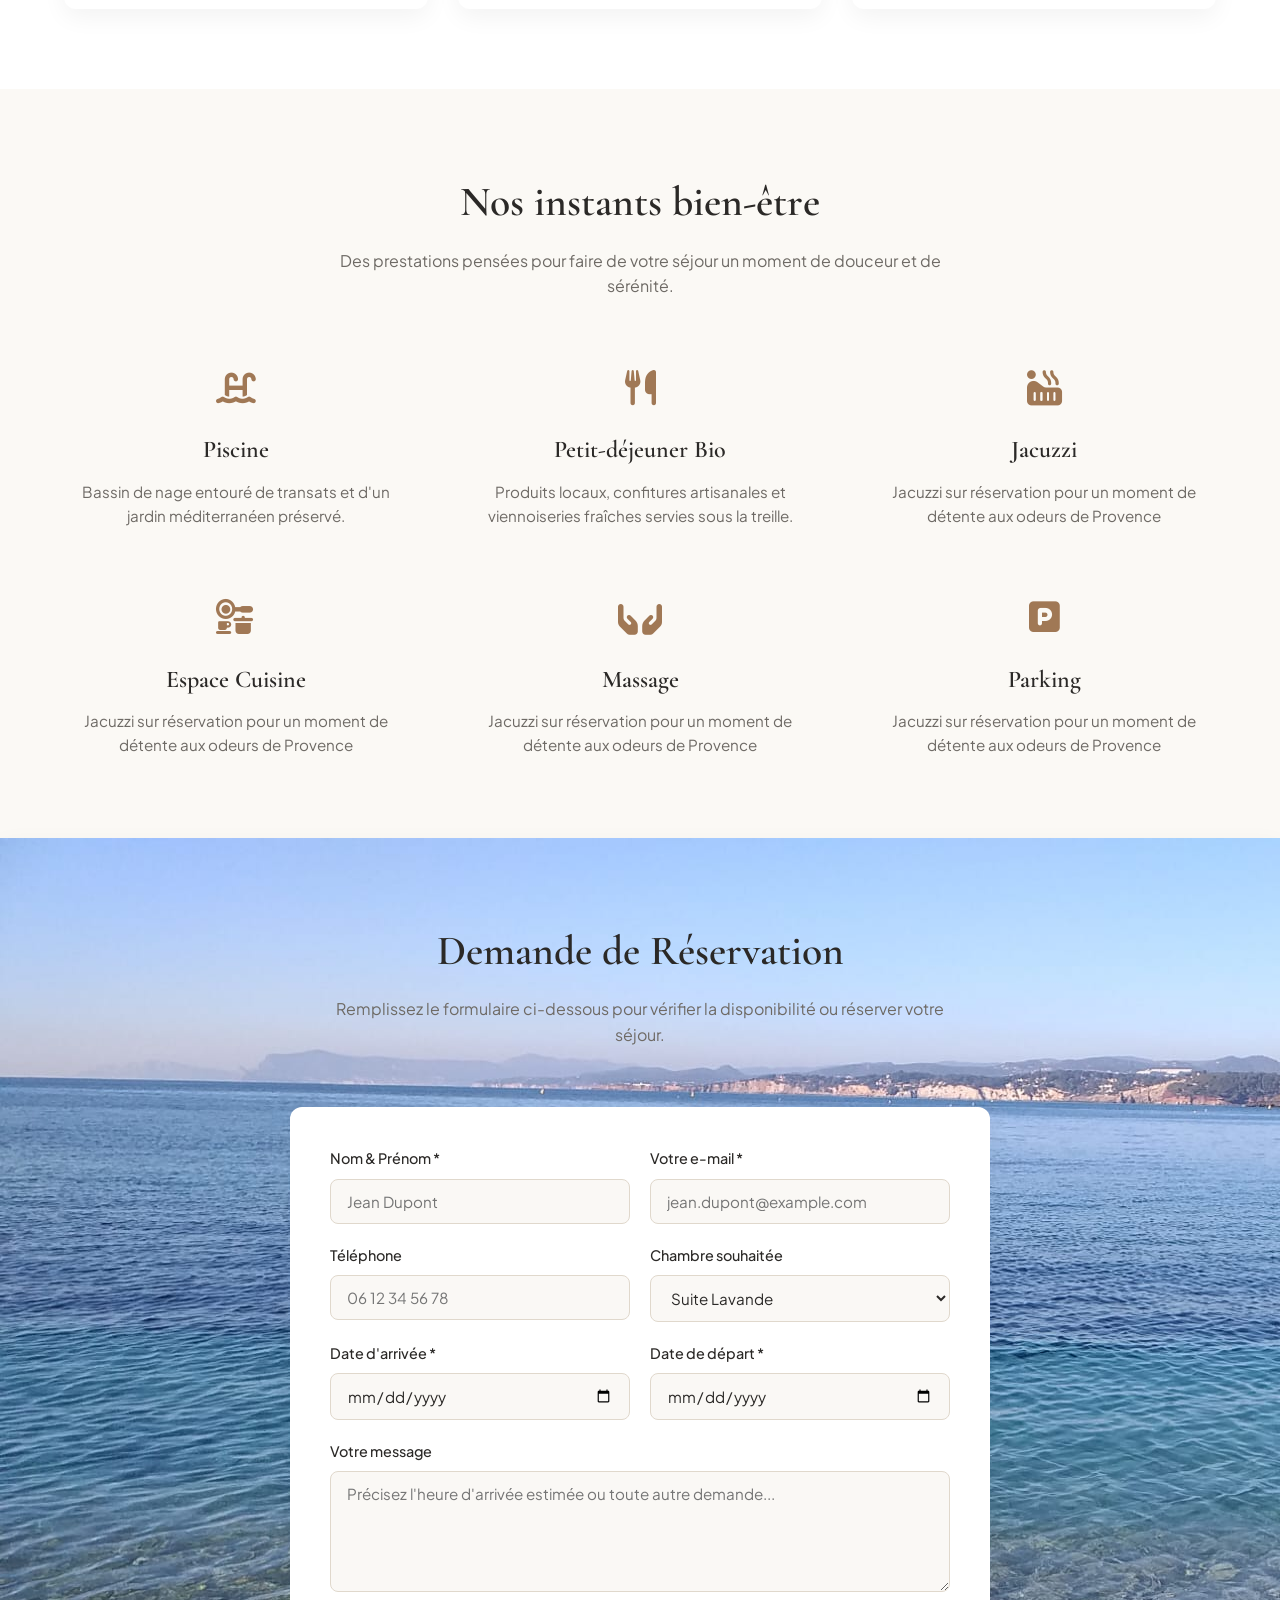
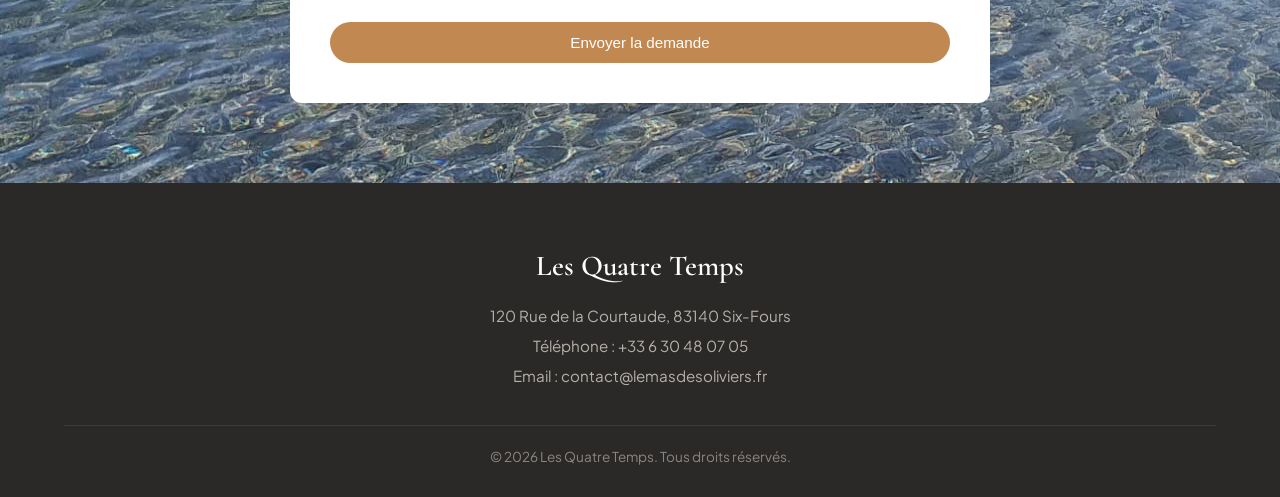
==== commit 76493a8d: "Add files via upload" ====
--- a/index.html
+++ b/index.html
@@ -13,7 +13,8 @@
     <link rel="preconnect" href="https://fonts.googleapis.com">
     <link rel="preconnect" href="https://fonts.gstatic.com" crossorigin>
     <link href="https://fonts.googleapis.com/css2?family=Cormorant+Garamond:ital,wght@0,500;0,600;1,400&family=Plus+Jakarta+Sans:wght@400;500;600&display=swap" rel="stylesheet">
-    
+    <link rel="stylesheet" href="https://cdnjs.cloudflare.com/ajax/libs/font-awesome/6.5.1/css/all.min.css">
+
     <!-- Fichier CSS externe -->
     <link rel="stylesheet" href="style.css">
 
@@ -52,9 +53,9 @@
 
 
         <div class="hero-content">
-            <span class="badge">Sud de la France • Provence</span>
+            <span class="badge">Six-Fours-Les-Plages • Var</span>
             <h1>Chambres d'hôtes Nature & Bio</h1>
-            <p>Découvrez nos chambres d'hôtes de charme mêlant authenticité provençale et confort moderne.</p>
+            <p>Laissez-vous séduire par une parenthèse entre nature, bio et détente.</p>
             <div class="hero-buttons">
                 <a href="#chambres" class="btn btn-primary">Découvrir les chambres</a>
                 <a href="#contact" class="btn btn-secondary">Nous contacter</a>
@@ -62,12 +63,12 @@
         </div>
     </section>
 
-    <!-- Section Présentation des Chambres -->
+    <!-- SECTION Présentation des Chambres -->
     <section id="chambres" class="section">
         <div class="container">
             <div class="section-header">
                 <h2>Nos Chambres d'Hôtes</h2>
-                <p>Chaque chambre offre une décoration raffinée et un accès direct au jardin aromatique.</p>
+                <p>Chaque chambre offre une décoration naturelle et un accès direct au jardin méditérranéen.</p>
             </div>
 
 
@@ -86,11 +87,12 @@
   </div>
  </div>
     <div class="card-body">
-      <h3>Suite Mer Provence</h3>
+      <h3>Mer Provence</h3>
       <p>Une suite lumineuse aux tons doux avec lit King Size et terrasse privée sous la tonnelle.</p>
       <p class="prices" style="margin: 10px 0; font-size: 0.9rem; color: #555;">
-        <strong>Jan – Juin :</strong> 110 € / nuit<br>
-        <strong>Juil – Déc :</strong> 130 € / nuit
+        <strong>Nov – Avril :</strong> 100 € / nuit<br>
+        <strong>Mai – Oct :</strong> 110 € / nuit<br>
+        <strong>Juil – Août :</strong> 135 € / nuit
       </p>
       <div class="card-footer">
         <a href="#reservation" class="btn-link">Réserver &rarr;</a>
@@ -112,11 +114,12 @@
   </div>
 </div>
     <div class="card-body">
-      <h3>Suite Nature Provence</h3>
+      <h3>Nature Provence</h3>
       <p>Ambiance bohème chic avec salle de bain en pierre de taille et vue panoramique sur les vignes.</p>
       <p class="prices" style="margin: 10px 0; font-size: 0.9rem; color: #555;">
-        <strong>Jan – Juin :</strong> 125 € / nuit<br>
-        <strong>Juil – Déc :</strong> 145 € / nuit
+        <strong>Nov – Avril :</strong> 100 € / nuit<br>
+        <strong>Mai – Oct :</strong> 115 € / nuit<br>
+        <strong>Juil – Août :</strong> 140 € / nuit
       </p>
       <div class="card-footer">
         <a href="#reservation" class="btn-link">Réserver &rarr;</a>
@@ -138,11 +141,12 @@
   </div>
 </div>
     <div class="card-body">
-      <h3>Gîte de la piscine</h3>
+      <h3>Piscine Provence</h3>
       <p>Grande chambre familiale avec salon privé et baignoire îlot pour un séjour bien-être d'exception.</p>
       <p class="prices" style="margin: 10px 0; font-size: 0.9rem; color: #555;">
-        <strong>Jan – Juin :</strong> 140 € / nuit<br>
-        <strong>Juil – Déc :</strong> 160 € / nuit
+        <strong>Nov – Avril :</strong> / <br>
+        <strong>Mai – Oct :</strong> / <br>
+        <strong>Juil – Août :</strong> /
       </p>
       <div class="card-footer">
         <a href="#reservation" class="btn-link">Réserver &rarr;</a>
@@ -157,27 +161,42 @@
     <section id="services" class="section bg-light">
         <div class="container">
             <div class="section-header">
-                <h2>L'Expérience du Sud</h2>
-                <p>Des prestations pensées pour faire de votre séjour un moment inoubliable.</p>
+                <h2>Nos instants bien-être</h2>
+                <p>Des prestations pensées pour faire de votre séjour un moment de douceur et de sérénité.</p>
             </div>
 
             <div class="features-grid">
                 <div class="feature-item">
-                    <div class="feature-icon">🏊‍♂️</div>
+                    <div class="feature-icon"><i class="fa-solid fa-water-ladder"></i></div>
                     <h3>Piscine</h3>
                     <p>Bassin de nage entouré de transats et d'un jardin méditerranéen préservé.</p>
                 </div>
                 <div class="feature-item">
-                    <div class="feature-icon">🥖</div>
+                    <div class="feature-icon"><i class="fa-solid fa-utensils"></i></div>
                     <h3>Petit-déjeuner Bio</h3>
                     <p>Produits locaux, confitures artisanales et viennoiseries fraîches servies sous la treille.</p>
                 </div>
                 <div class="feature-item">
-                    <div class="feature-icon">🛀</div>
+                    <div class="feature-icon"><i class="fa-solid fa-hot-tub-person"></i></div>
                     <h3>Jacuzzi</h3>
                     <p>Jacuzzi sur réservation pour un moment de détente aux odeurs de Provence</p>
                 </div>
-            </div>
+                <div class="feature-item">
+                    <div class="feature-icon"><i class="fa-solid fa-kitchen-set"></i></div>
+                    <h3>Espace Cuisine</h3>
+                    <p>Jacuzzi sur réservation pour un moment de détente aux odeurs de Provence</p>
+                </div>
+                <div class="feature-item">
+                    <div class="feature-icon"><i class="fa-solid fa-hands-holding"></i></i></div>
+                    <h3>Massage</h3>
+                    <p>Jacuzzi sur réservation pour un moment de détente aux odeurs de Provence</p>
+                </div>
+                <div class="feature-item">
+                    <div class="feature-icon"><i class="fa-solid fa-square-parking"></i></div>
+                    <h3>Parking</h3>
+                    <p>Jacuzzi sur réservation pour un moment de détente aux odeurs de Provence</p>
+                </div>
+            </div>      
         </div>
     </section>
 
@@ -252,7 +271,7 @@
             <div class="footer-info">
                 <h3>Les Quatre Temps</h3>
                 <p>120 Rue de la Courtaude, 83140 Six-Fours</p>
-                <p>Téléphone : +33 (0)4 90 00 00 00</p>
+                <p>Téléphone : +33 6 30 48 07 05</p>
                 <p>Email : contact@lemasdesoliviers.fr</p>
             </div>
             <div class="footer-copy">
@@ -260,7 +279,17 @@
             </div>
         </div>
     </footer>
-    
+
+<!-- Lightbox / Galerie Plein Écran -->
+<div id="lightbox" class="lightbox">
+  <span class="lightbox-close">&times;</span>
+  <button class="lightbox-prev">&#10094;</button>
+  <div class="lightbox-content">
+    <img id="lightbox-img" src="" alt="Photo agrandie">
+  </div>
+  <button class="lightbox-next">&#10095;</button>
+</div>
+
 <!-- SCRIPT FORM -->
 <script>
     const form = document.getElementById('reservation-form');
@@ -348,6 +377,74 @@
 });
 </script>
 
+<!-- SCRIPT CAROUSSEL LIGHTBOX -->
+<script>
+   // --- GESTION LIGHTBOX ---
+const lightbox = document.getElementById('lightbox');
+const lightboxImg = document.getElementById('lightbox-img');
+const closeBtn = document.querySelector('.lightbox-close');
+const prevBtn = document.querySelector('.lightbox-prev');
+const nextBtn = document.querySelector('.lightbox-next');
+
+let currentGalleryImages = [];
+let currentIndex = 0;
+
+// Cible précisément chaque carte de chambre
+document.querySelectorAll('article.card').forEach(card => {
+  const images = Array.from(card.querySelectorAll('.carousel-track img'));
+  
+  images.forEach((img, index) => {
+    img.style.cursor = 'pointer';
+    img.addEventListener('click', (e) => {
+      e.stopPropagation();
+      // Charge uniquement les photos de la chambre cliquée
+      currentGalleryImages = images.map(i => i.src);
+      currentIndex = index;
+      openLightbox();
+    });
+  });
+});
+
+function openLightbox() {
+  lightboxImg.src = currentGalleryImages[currentIndex];
+  lightbox.classList.add('active');
+  document.body.style.overflow = 'hidden';
+}
+
+function closeLightbox() {
+  lightbox.classList.remove('active');
+  document.body.style.overflow = 'auto';
+}
+
+function showNext() {
+  currentIndex = (currentIndex + 1) % currentGalleryImages.length;
+  lightboxImg.src = currentGalleryImages[currentIndex];
+}
+
+function showPrev() {
+  currentIndex = (currentIndex - 1 + currentGalleryImages.length) % currentGalleryImages.length;
+  lightboxImg.src = currentGalleryImages[currentIndex];
+}
+
+// Événements
+closeBtn.addEventListener('click', closeLightbox);
+nextBtn.addEventListener('click', showNext);
+prevBtn.addEventListener('click', showPrev);
+
+lightbox.addEventListener('click', (e) => {
+  if (e.target === lightbox || e.target.classList.contains('lightbox-content')) {
+    closeLightbox();
+  }
+});
+
+document.addEventListener('keydown', (e) => {
+  if (!lightbox.classList.contains('active')) return;
+  if (e.key === 'Escape') closeLightbox();
+  if (e.key === 'ArrowRight') showNext();
+  if (e.key === 'ArrowLeft') showPrev();
+});
+</script>
+
 
 </body>
 </html>
--- a/style.css
+++ b/style.css
@@ -152,8 +152,8 @@
 
 /* Style de l'image du logo */
 .brand-logo {
-  width: 50px;        /* Ajuste la taille selon tes préférences */
-  height: 50px;
+  width: 70px;        /* Ajuste la taille selon tes préférences */
+  height: 70px;
   object-fit: contain;
 }
 
@@ -185,28 +185,26 @@
 }
 
 /* La vidéo couvre tout l'espace */
+.hero {
+  position: relative;
+  height: 80vh; /* Hauteur ajustée sur ordinateur */
+  display: flex;
+  align-items: center;
+  justify-content: center;
+  text-align: center;
+  color: var(--white);
+  padding: 0 20px;
+  overflow: hidden;
+}
+
 .hero-video {
-    position: absolute;
-    top: 50%;
-    left: 50%;
-    min-width: 100%;
-    min-height: 100%;
-    width: auto;
-    height: auto;
-    transform: translate(-50%, -50%);
-    object-fit: cover;
-    z-index: 1;
-}
-
-/* Couche d'assombrissement sur la vidéo pour lire le texte facilement */
-.hero-overlay {
-    position: absolute;
-    top: 0;
-    left: 0;
-    width: 100%;
-    height: 100%;
-    background: rgba(0, 0, 0, 0.40); /* Ajuste l'opacité au besoin (0.3 à 0.5) */
-    z-index: 2;
+  position: absolute;
+  top: 0;
+  left: 0;
+  width: 100%;
+  height: 100%;
+  object-fit: cover; /* Remplit tout le conteneur sans déformer les proportions */
+  z-index: 1;
 }
 
 /* Le contenu passe au-dessus de la vidéo et du filtre */
@@ -395,15 +393,16 @@
 
 /* Grille des SERVICES */
 .features-grid {
-    display: grid;
-    grid-template-columns: repeat(auto-fit, minmax(260px, 1fr));
-    gap: 40px;
-    text-align: center;
+  display: grid;
+  grid-template-columns: repeat(auto-fit, minmax(260px, 1fr));
+  gap: 60px;
+  text-align: center;
 }
 
 .feature-icon {
-    font-size: 2.8rem;
-    margin-bottom: 16px;
+  font-size: 2.2rem;
+  color: #A07855; /* La couleur dorée/terracotta de ta charte */
+  margin-bottom: 16px;
 }
 
 .feature-item h3 {
@@ -532,12 +531,181 @@
     font-size: 0.85rem;
 }
 
+/* --- LIGHTBOX (GALERIE PLEIN ÉCRAN) --- */
+.lightbox {
+  display: none;
+  position: fixed;
+  z-index: 2000;
+  top: 0;
+  left: 0;
+  width: 100%;
+  height: 100%;
+  background-color: rgba(0, 0, 0, 0.8); /* Arrière-plan assombri */
+  backdrop-filter: blur(5px);
+  justify-content: center;
+  align-items: center;
+}
+
+.lightbox.active {
+  display: flex;
+}
+
+.lightbox-content {
+  max-width: 90%;
+  max-height: 85vh;
+  display: flex;
+  justify-content: center;
+  align-items: center;
+}
+
+.lightbox-content img {
+  max-width: 100%;
+  max-height: 85vh;
+  object-fit: contain;
+  border-radius: 8px;
+  box-shadow: 0 10px 30px rgba(0,0,0,0.5);
+}
+
+/* Boutons de fermeture et navigation */
+.lightbox-close {
+  position: absolute;
+  top: 20px;
+  right: 35px;
+  color: #fff;
+  font-size: 40px;
+  font-weight: bold;
+  cursor: pointer;
+  z-index: 2001;
+}
+
+.lightbox-prev,
+.lightbox-next {
+  position: absolute;
+  top: 50%;
+  transform: translateY(-50%);
+  background: rgba(255, 255, 255, 0.1);
+  color: white;
+  border: none;
+  font-size: 30px;
+  padding: 16px;
+  cursor: pointer;
+  border-radius: 50%;
+  transition: background 0.3s;
+  text-shadow: 
+    -0.5px -0.5px 0 #000,  
+     0.5px -0.5px 0 #000,
+    -0.5px  0.5px 0 #000,
+     0.5px  0.5px 0 #000;
+}
+
+.lightbox-prev:hover,
+.lightbox-next:hover {
+  background: rgba(255, 255, 255, 0.3);
+}
+
+.lightbox-prev { left: 20px; }
+.lightbox-next { right: 20px; }
+
+/* Responsive LIGHTBOX (mobiles/tablettes) */
+
+@media (max-width: 768px) {
+  .lightbox-prev { left: 10px; padding: 10px 14px; font-size: 20px; }
+  .lightbox-next { right: 10px; padding: 10px 14px; font-size: 20px; }
+  .lightbox-close { top: 15px; right: 20px; font-size: 32px; }
+}
+
 /* Responsive (mobiles/tablettes) */
 @media (max-width: 768px) {
     .nav-links {
         display: none; /* À remplacer idéalement par un menu burger */
     }
-    .hero h1 {
-        font-size: 2.4rem;
-    }
+
+
+/* Responsive Ajustement en-tête */
+  
+  /* Ajustement de la barre de navigation */
+  .nav-container {
+    padding: 14px 12px;
+  }
+
+  /* Ajustement du logo */
+  .brand-logo {
+    width: 50px;
+    height: 50px;
+  }
+
+  /* Espace entre logo et titre */
+  .brand-container {
+    gap: 8px;
+  }
+
+  /* Ajustement de la taille du titre */
+  .brand-title {
+    font-size: 1.15rem;
+    white-space: nowrap;
+  }
+
+  /* Ajustement UNIQUEMENT du bouton Réserver dans la barre de navigation */
+  .nav-container a.btn,
+  .nav-container button {
+    padding: 8px 16px;
+    font-size: 0.85rem;
+    /* Conserve la forme pilule originale tout en étant mieux proportionnée */
+    border-radius: 50px; 
+  }
+
+  /* ADAPTATION HERO MOBILE */
+  /* Réduit la hauteur de la section vidéo sur mobile */
+  .hero {
+    height: 60vh; /* Réduit le champ vertical pour mieux cadrer la vidéo */
+    padding: 20px 15px;
+  }
+
+  /* Adapte la taille du grand titre sur mobile */
+  .hero h1 {
+    font-size: 2.2rem;
+    margin: 12px 0;
+  }
+
+  /* Adapte la description */
+  .hero p {
+    font-size: 1rem;
+    margin-bottom: 20px;
+  }
+
+  /* Aligne ou empile proprement les boutons si l'écran est étroit */
+  .hero-buttons {
+    flex-direction: column;
+    gap: 10px;
+    width: 100%;
+    max-width: 280px;
+    margin: 0 auto;
+  }
+
+  /* Assombrit un peu plus la vidéo sur mobile */
+  .hero-overlay {
+    background: rgba(0, 0, 0, 0.55); /* Augmente la couleur sombre (0.55 au lieu de 0.40) */
+  }
+
+  /* Halo sombre très doux uniquement derrière le texte (invisible mais très efficace) */
+  .hero-content {
+    background: radial-gradient(circle, rgba(0,0,0,0.4) 0%, rgba(0,0,0,0) 80%);
+    padding: 20px 10px;
+  }
+
+  /* Typographie nette sans aucun contour artificiel */
+  .hero h1 {
+    font-size: 2.1rem;
+    color: #ffffff;
+    font-weight: 600;
+    margin-bottom: 16px;
+    text-shadow: 0 2px 10px rgba(0, 0, 0, 0.3); /* Ombre portée très douce et naturelle */
+  }
+
+  .hero p {
+    font-size: 1rem;
+    color: #ffffff;
+    margin-bottom: 24px;
+    text-shadow: 0 2px 8px rgba(0, 0, 0, 0.3);
+  }
 }
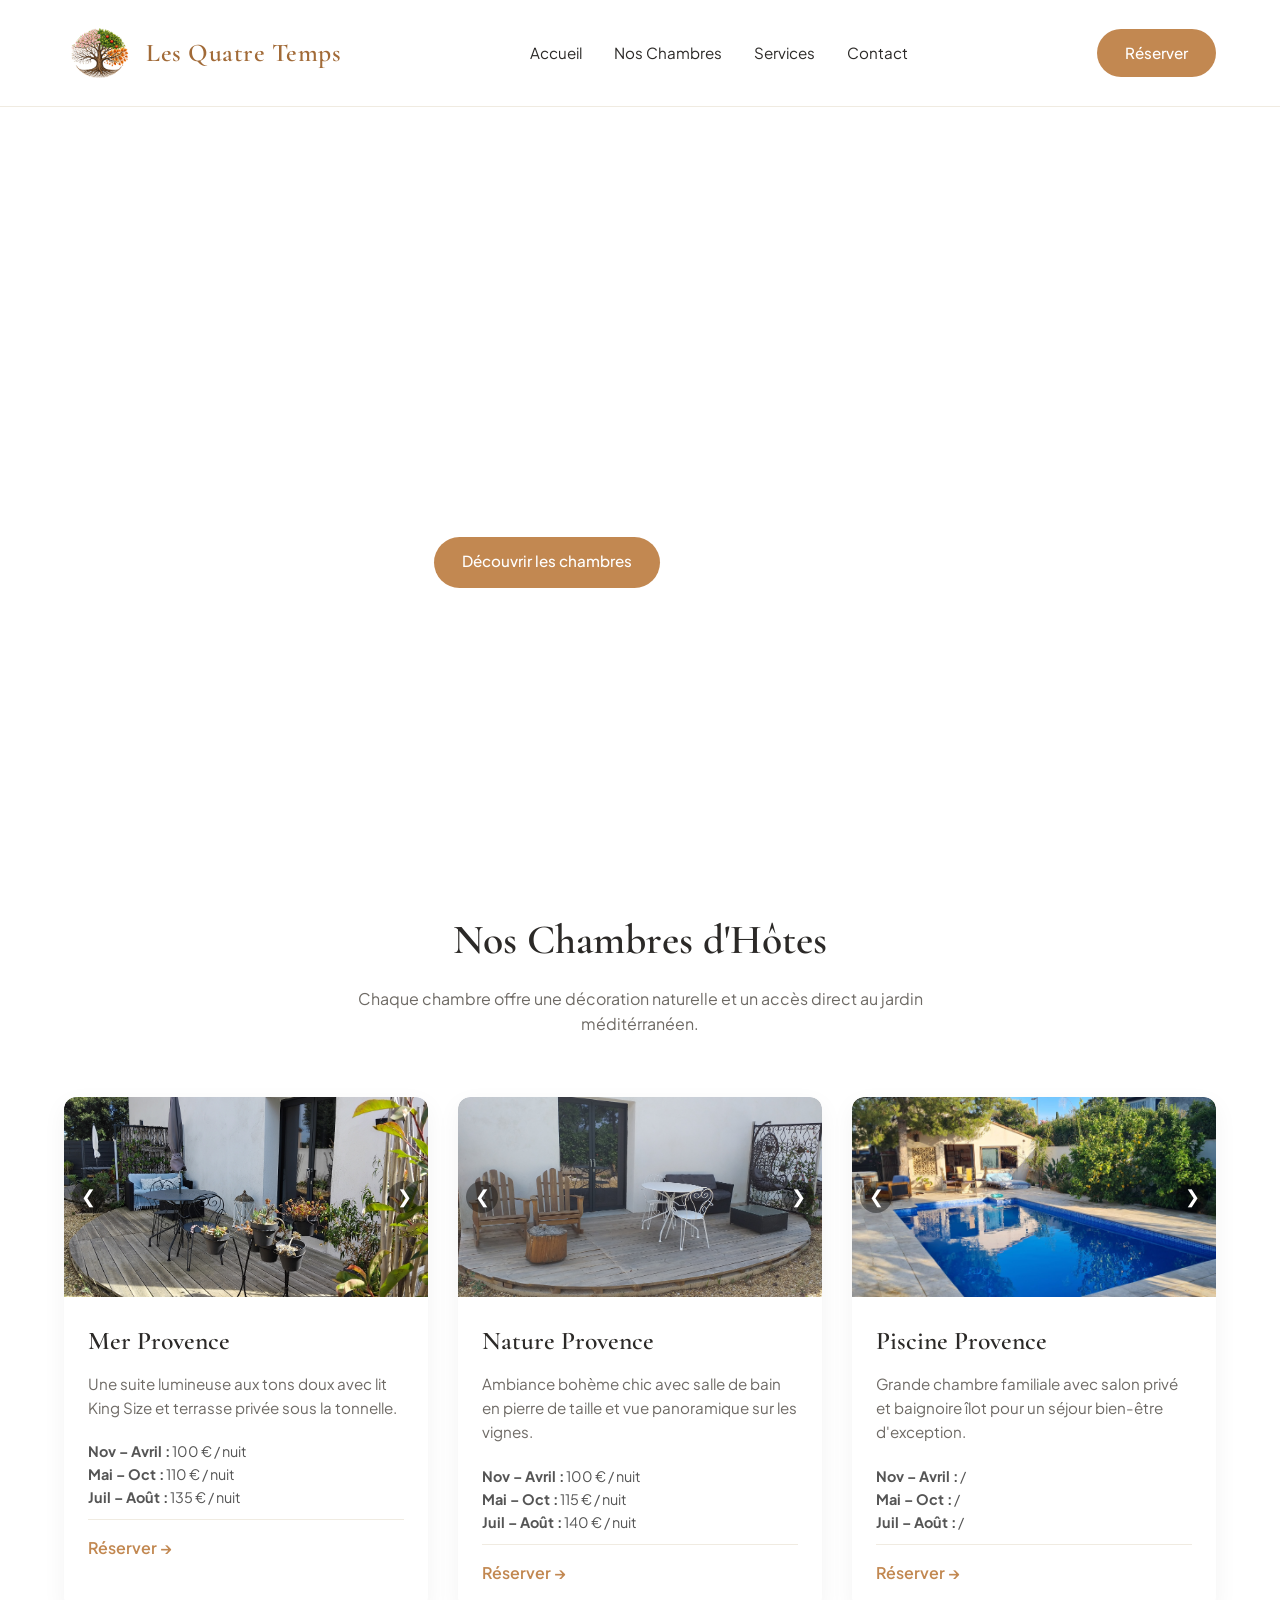
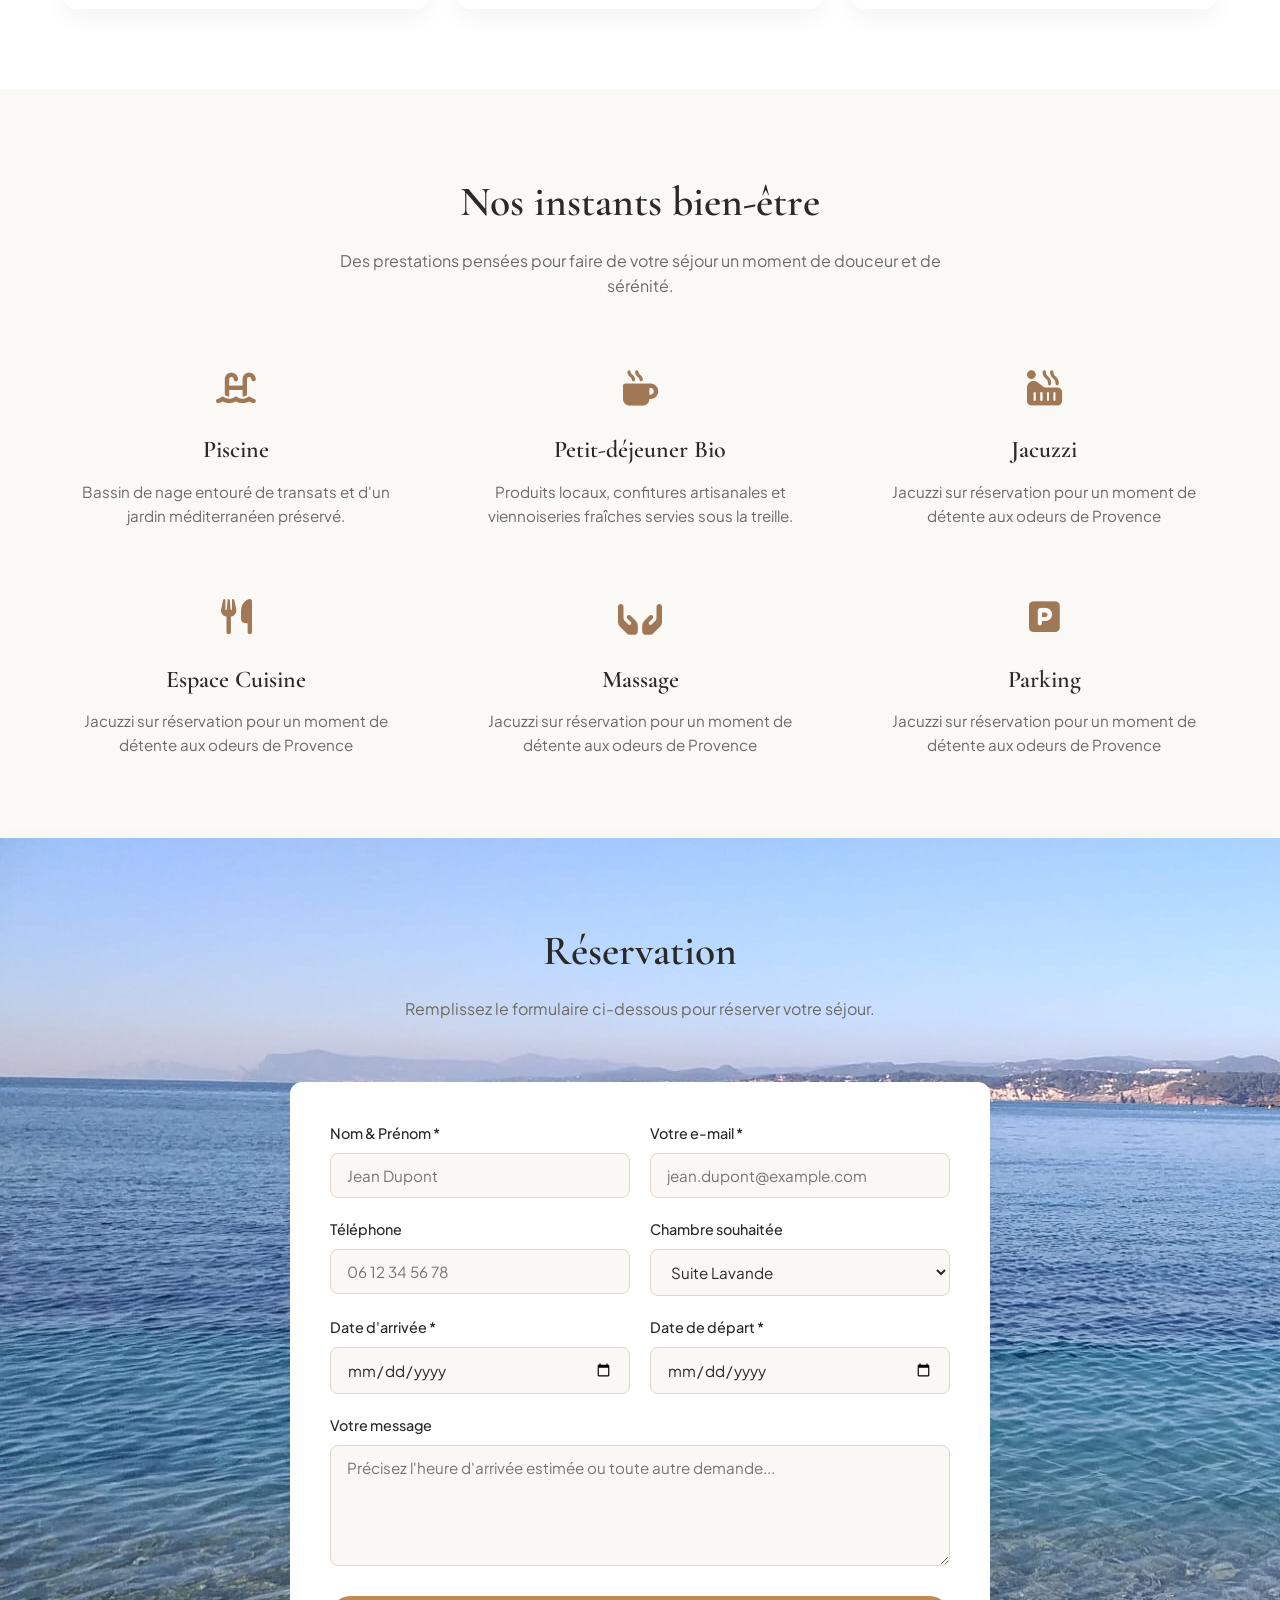
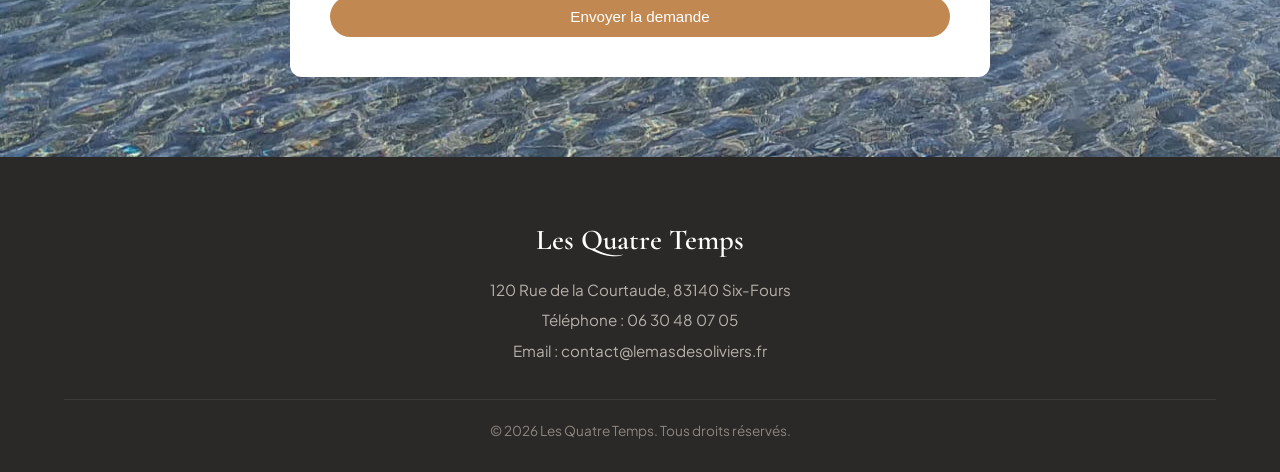
==== commit 3b08a11a: "Add files via upload" ====
--- a/index.html
+++ b/index.html
@@ -172,7 +172,7 @@
                     <p>Bassin de nage entouré de transats et d'un jardin méditerranéen préservé.</p>
                 </div>
                 <div class="feature-item">
-                    <div class="feature-icon"><i class="fa-solid fa-utensils"></i></div>
+                    <div class="feature-icon"><i class="fa-solid fa-mug-hot"></i></div>
                     <h3>Petit-déjeuner Bio</h3>
                     <p>Produits locaux, confitures artisanales et viennoiseries fraîches servies sous la treille.</p>
                 </div>
@@ -182,12 +182,12 @@
                     <p>Jacuzzi sur réservation pour un moment de détente aux odeurs de Provence</p>
                 </div>
                 <div class="feature-item">
-                    <div class="feature-icon"><i class="fa-solid fa-kitchen-set"></i></div>
+                    <div class="feature-icon"><i class="fa-solid fa-utensils"></i></div>
                     <h3>Espace Cuisine</h3>
                     <p>Jacuzzi sur réservation pour un moment de détente aux odeurs de Provence</p>
                 </div>
                 <div class="feature-item">
-                    <div class="feature-icon"><i class="fa-solid fa-hands-holding"></i></i></div>
+                    <div class="feature-icon"><i class="fa-solid fa-hands-holding"></i></div>
                     <h3>Massage</h3>
                     <p>Jacuzzi sur réservation pour un moment de détente aux odeurs de Provence</p>
                 </div>
@@ -204,8 +204,8 @@
 <section id="reservation" class="section-white">
     <div class="container">
         <div class="section-header">
-            <h2>Demande de Réservation</h2>
-            <p>Remplissez le formulaire ci-dessous pour vérifier la disponibilité ou réserver votre séjour.</p>
+            <h2>Réservation</h2>
+            <p>Remplissez le formulaire ci-dessous pour réserver votre séjour.</p>
         </div>
 
     <form id="reservation-form" action="https://formspree.io/f/mvkgnvzq" method="POST" class="reservation-form">
@@ -271,7 +271,7 @@
             <div class="footer-info">
                 <h3>Les Quatre Temps</h3>
                 <p>120 Rue de la Courtaude, 83140 Six-Fours</p>
-                <p>Téléphone : +33 6 30 48 07 05</p>
+                <p>Téléphone : 06 30 48 07 05</p>
                 <p>Email : contact@lemasdesoliviers.fr</p>
             </div>
             <div class="footer-copy">
--- a/style.css
+++ b/style.css
@@ -57,6 +57,7 @@
     max-width: 1200px;
     margin: 0 auto;
 }
+
 
 /* ==========================================
    BOUTONS
@@ -583,11 +584,11 @@
   position: absolute;
   top: 50%;
   transform: translateY(-50%);
-  background: rgba(255, 255, 255, 0.1);
+  background: NONE;
   color: white;
   border: none;
-  font-size: 30px;
-  padding: 16px;
+  font-size: 25px;
+  padding: 15px;
   cursor: pointer;
   border-radius: 50%;
   transition: background 0.3s;
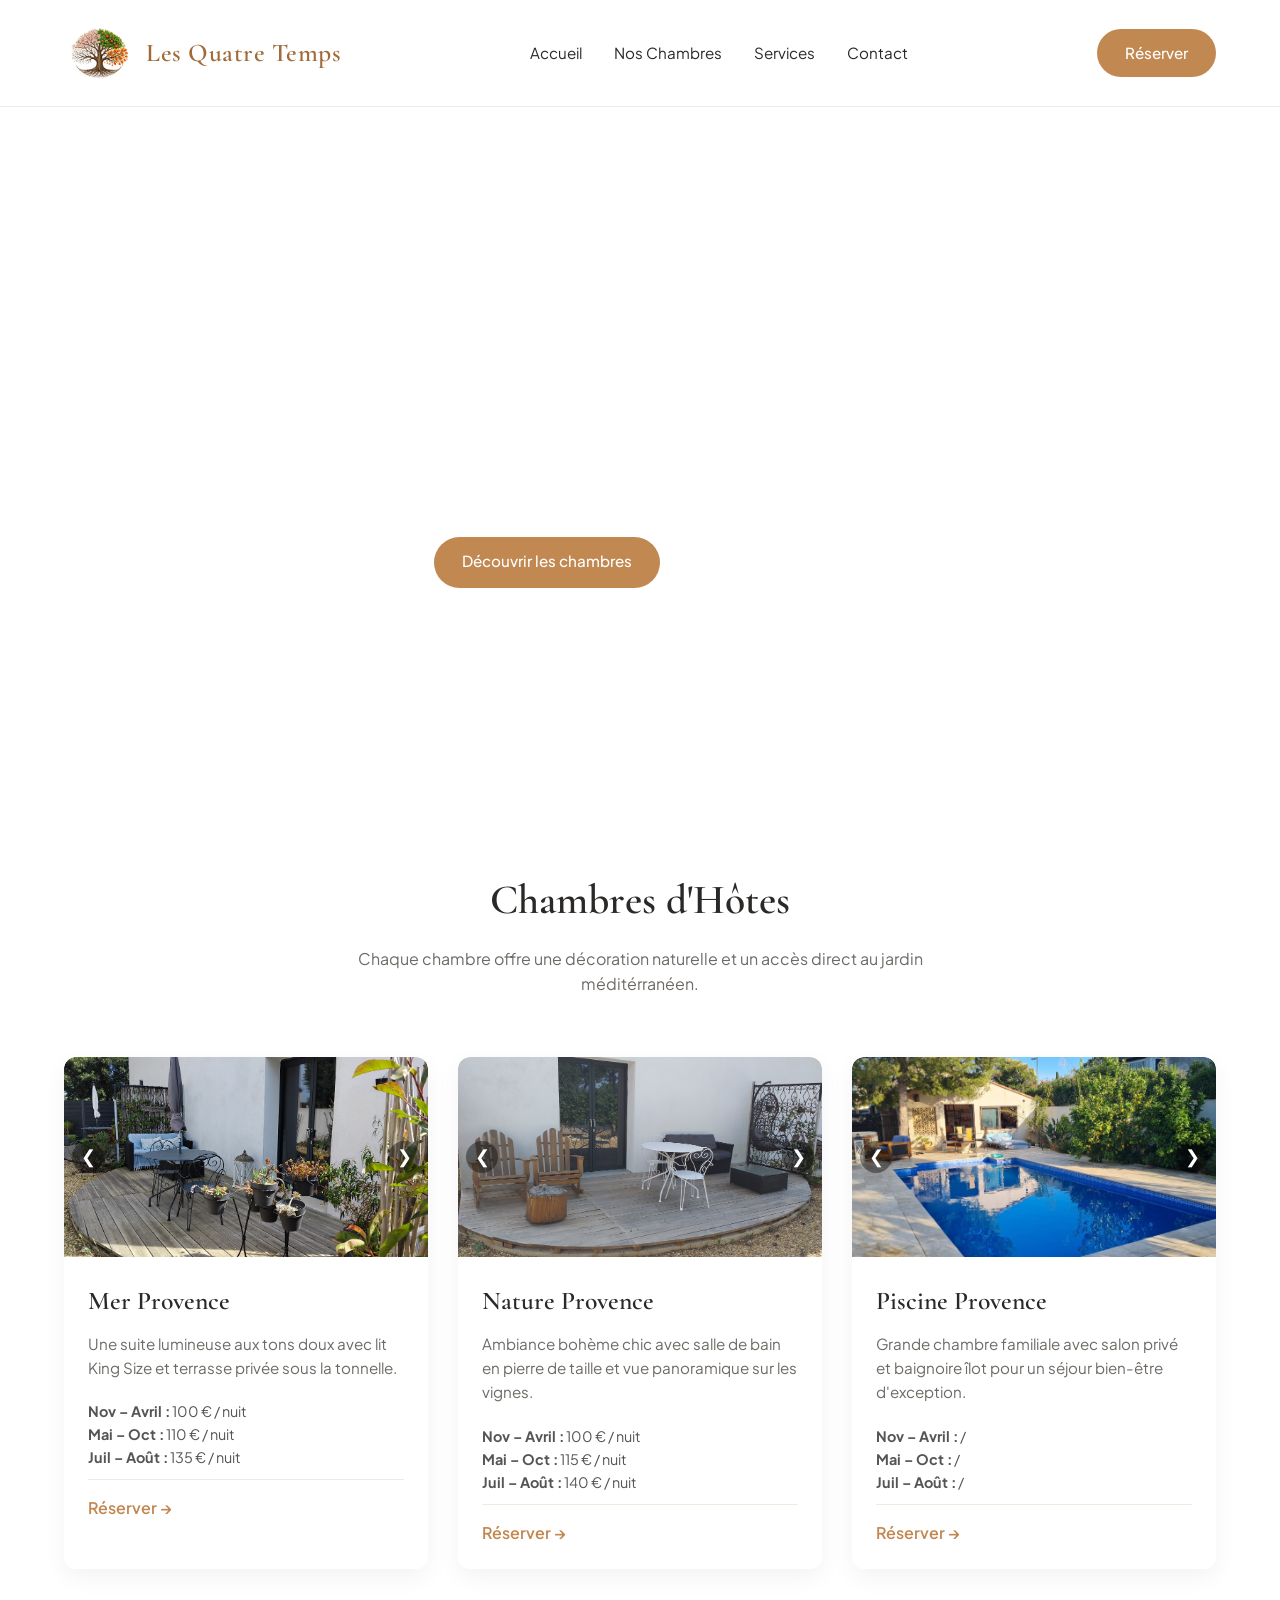
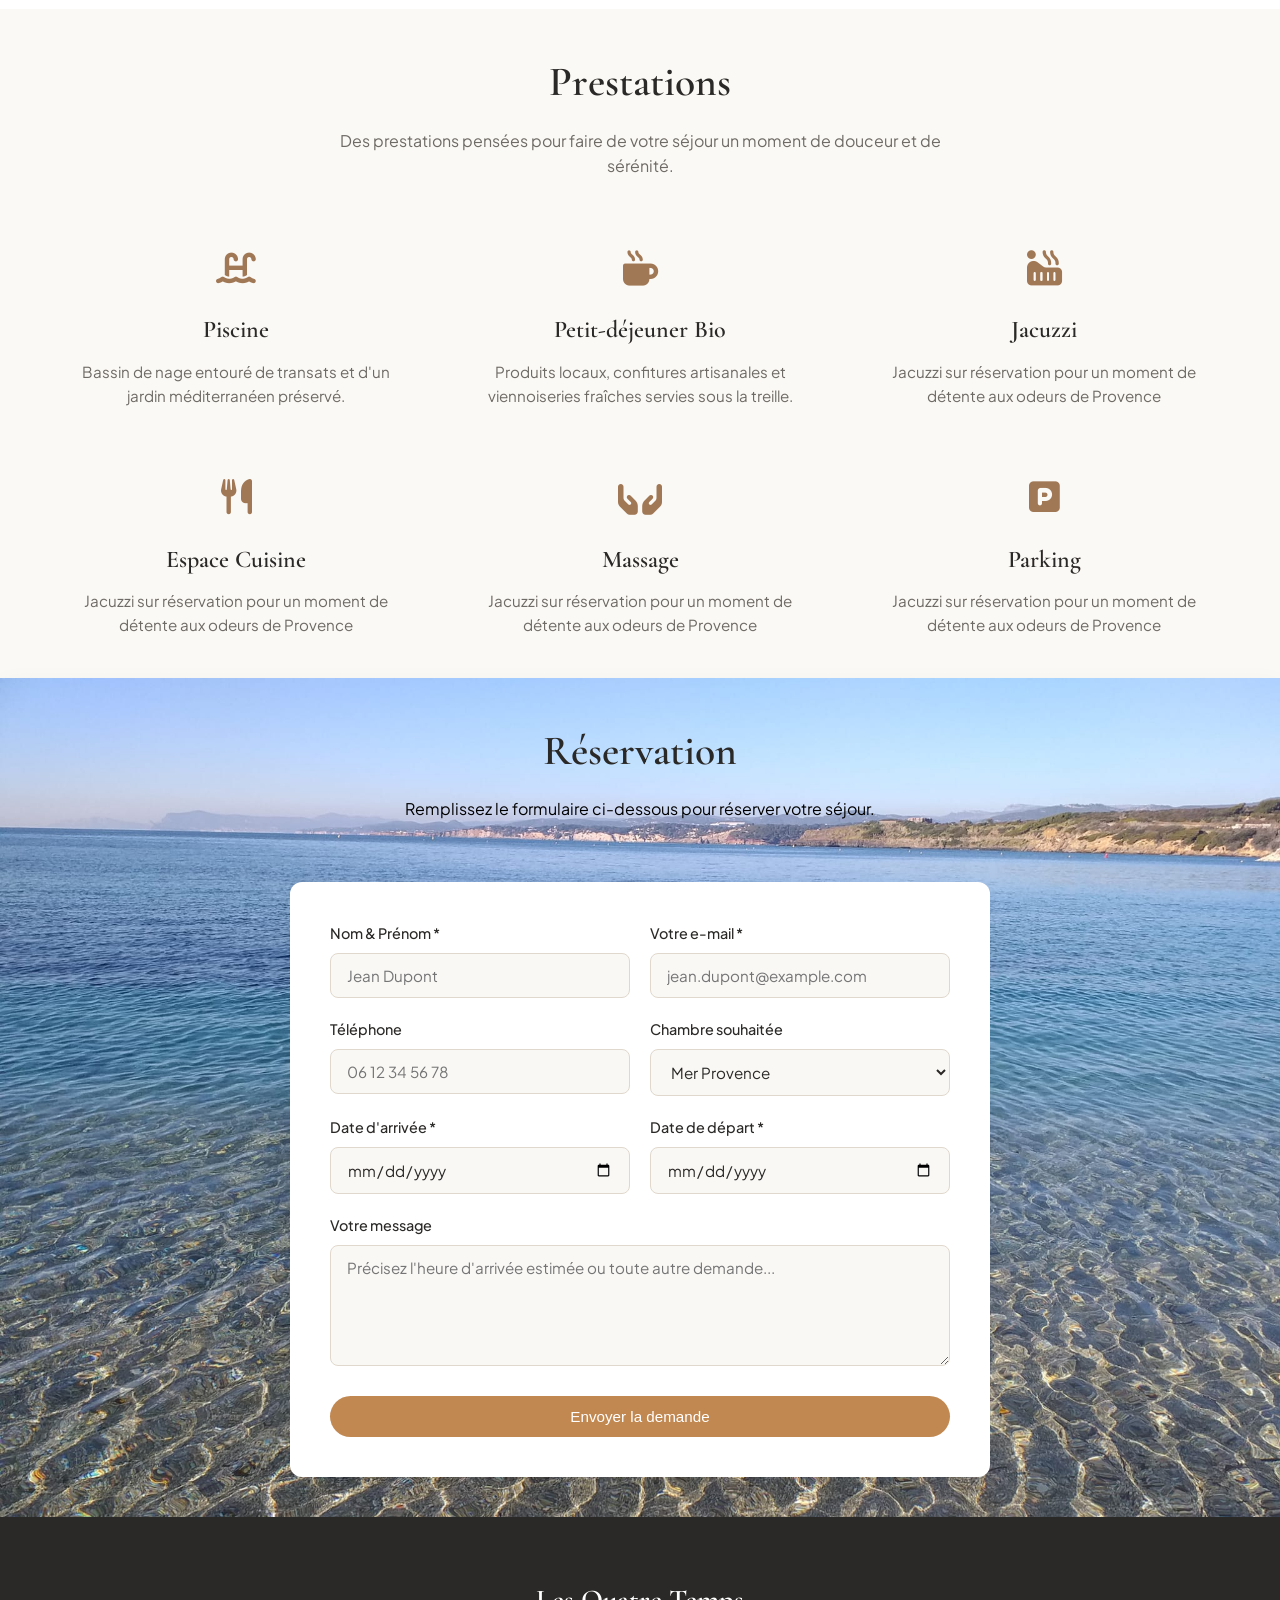
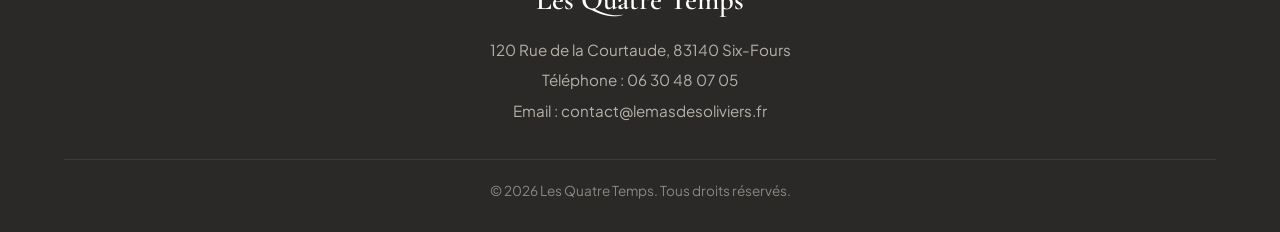
==== commit 2750b649: "Add files via upload" ====
--- a/index.html
+++ b/index.html
@@ -4,8 +4,8 @@
     <meta charset="UTF-8">
     <meta name="viewport" content="width=device-width, initial-scale=1.0">
     <link rel="icon" type="image/png" href="favicon.png">
-    <title>Chambres d'hôtes
-    </title>
+    <title>Chambres d'hôtes</title>
+
     <!-- Favicon / Logo onglet -->
     <!-- LOGO BALISE <link rel="icon" type="image/png" href="logo.png"> -->
 
@@ -67,7 +67,7 @@
     <section id="chambres" class="section">
         <div class="container">
             <div class="section-header">
-                <h2>Nos Chambres d'Hôtes</h2>
+                <h2>Chambres d'Hôtes</h2>
                 <p>Chaque chambre offre une décoration naturelle et un accès direct au jardin méditérranéen.</p>
             </div>
 
@@ -161,7 +161,7 @@
     <section id="services" class="section bg-light">
         <div class="container">
             <div class="section-header">
-                <h2>Nos instants bien-être</h2>
+                <h2>Prestations</h2>
                 <p>Des prestations pensées pour faire de votre séjour un moment de douceur et de sérénité.</p>
             </div>
 
@@ -237,9 +237,9 @@
                 <div class="form-group">
                     <label for="chambre">Chambre souhaitée</label>
                     <select id="chambre" name="chambre">
-                        <option value="Suite Lavande">Suite Lavande</option>
-                        <option value="Suite Cigale">Suite Cigale</option>
-                        <option value="Suite Les Oliviers">Suite Les Oliviers</option>
+                        <option value="Suite Lavande">Mer Provence</option>
+                        <option value="Suite Cigale">Nature Provence</option>
+                        <option value="Suite Les Oliviers">Piscine Provence</option>
                     </select>
                 </div>
             </div>
--- a/style.css
+++ b/style.css
@@ -173,17 +173,7 @@
    /* ==========================================
    HERO SECTION AVEC VIDÉO
    ========================================== */
-.hero {
-    position: relative;
-    height: 85vh;
-    display: flex;
-    align-items: center;
-    justify-content: center;
-    text-align: center;
-    color: var(--white);
-    padding: 0 20px;
-    overflow: hidden; /* Empêche la vidéo de dépasser */
-}
+
 
 /* La vidéo couvre tout l'espace */
 .hero {
@@ -250,7 +240,7 @@
    SECTIONS GÉNÉRALES & CARTES
    ========================================== */
 .section {
-    padding: 80px 0;
+    padding: 40px 0;
 }
 
 .bg-light {
@@ -393,6 +383,7 @@
 
 
 /* Grille des SERVICES */
+
 .features-grid {
   display: grid;
   grid-template-columns: repeat(auto-fit, minmax(260px, 1fr));
@@ -421,11 +412,16 @@
    FORMULAIRE DE RÉSERVATION
    ========================================== */
 
+#reservation .section-header p {
+    color: #000000;
+}
 .section-white {
     background-image: url(imagemer.jpeg);
-    background-color: rgba(228, 222, 206, 0.733);
+    background-size: cover;          /* Étire l'image pour remplir toute la zone */
+    background-position: top center;     /* Centre l'image parfaitement */
+    background-repeat: no-repeat;    /* Empêche l'image de se répéter en mosaïque */
     box-shadow: 0 8px 24px rgba(0,0,0,0.05);
-    padding: 80px 0;
+    padding: 40px 0;
 }
 
 .reservation-form {
@@ -631,8 +627,8 @@
 
   /* Ajustement du logo */
   .brand-logo {
-    width: 50px;
-    height: 50px;
+    width: 55px;
+    height: 55px;
   }
 
   /* Espace entre logo et titre */
@@ -658,20 +654,25 @@
   /* ADAPTATION HERO MOBILE */
   /* Réduit la hauteur de la section vidéo sur mobile */
   .hero {
-    height: 60vh; /* Réduit le champ vertical pour mieux cadrer la vidéo */
+    height: 70vh; /* Réduit le champ vertical pour mieux cadrer la vidéo */
     padding: 20px 15px;
   }
 
   /* Adapte la taille du grand titre sur mobile */
   .hero h1 {
-    font-size: 2.2rem;
-    margin: 12px 0;
+    font-size: 2.8rem;
+    color: #ffffff;
+    font-weight: 600;
+    margin-bottom: 16px;
+    text-shadow: 0 2px 10px rgba(0, 0, 0, 0.3); /* Ombre portée très douce et naturelle */
   }
 
   /* Adapte la description */
   .hero p {
     font-size: 1rem;
-    margin-bottom: 20px;
+    color: #ffffff;
+    margin-bottom: 24px;
+    text-shadow: 0 2px 8px rgba(0, 0, 0, 0.3);
   }
 
   /* Aligne ou empile proprement les boutons si l'écran est étroit */
@@ -683,30 +684,9 @@
     margin: 0 auto;
   }
 
-  /* Assombrit un peu plus la vidéo sur mobile */
-  .hero-overlay {
-    background: rgba(0, 0, 0, 0.55); /* Augmente la couleur sombre (0.55 au lieu de 0.40) */
-  }
-
   /* Halo sombre très doux uniquement derrière le texte (invisible mais très efficace) */
   .hero-content {
     background: radial-gradient(circle, rgba(0,0,0,0.4) 0%, rgba(0,0,0,0) 80%);
     padding: 20px 10px;
   }
-
-  /* Typographie nette sans aucun contour artificiel */
-  .hero h1 {
-    font-size: 2.1rem;
-    color: #ffffff;
-    font-weight: 600;
-    margin-bottom: 16px;
-    text-shadow: 0 2px 10px rgba(0, 0, 0, 0.3); /* Ombre portée très douce et naturelle */
-  }
-
-  .hero p {
-    font-size: 1rem;
-    color: #ffffff;
-    margin-bottom: 24px;
-    text-shadow: 0 2px 8px rgba(0, 0, 0, 0.3);
-  }
 }
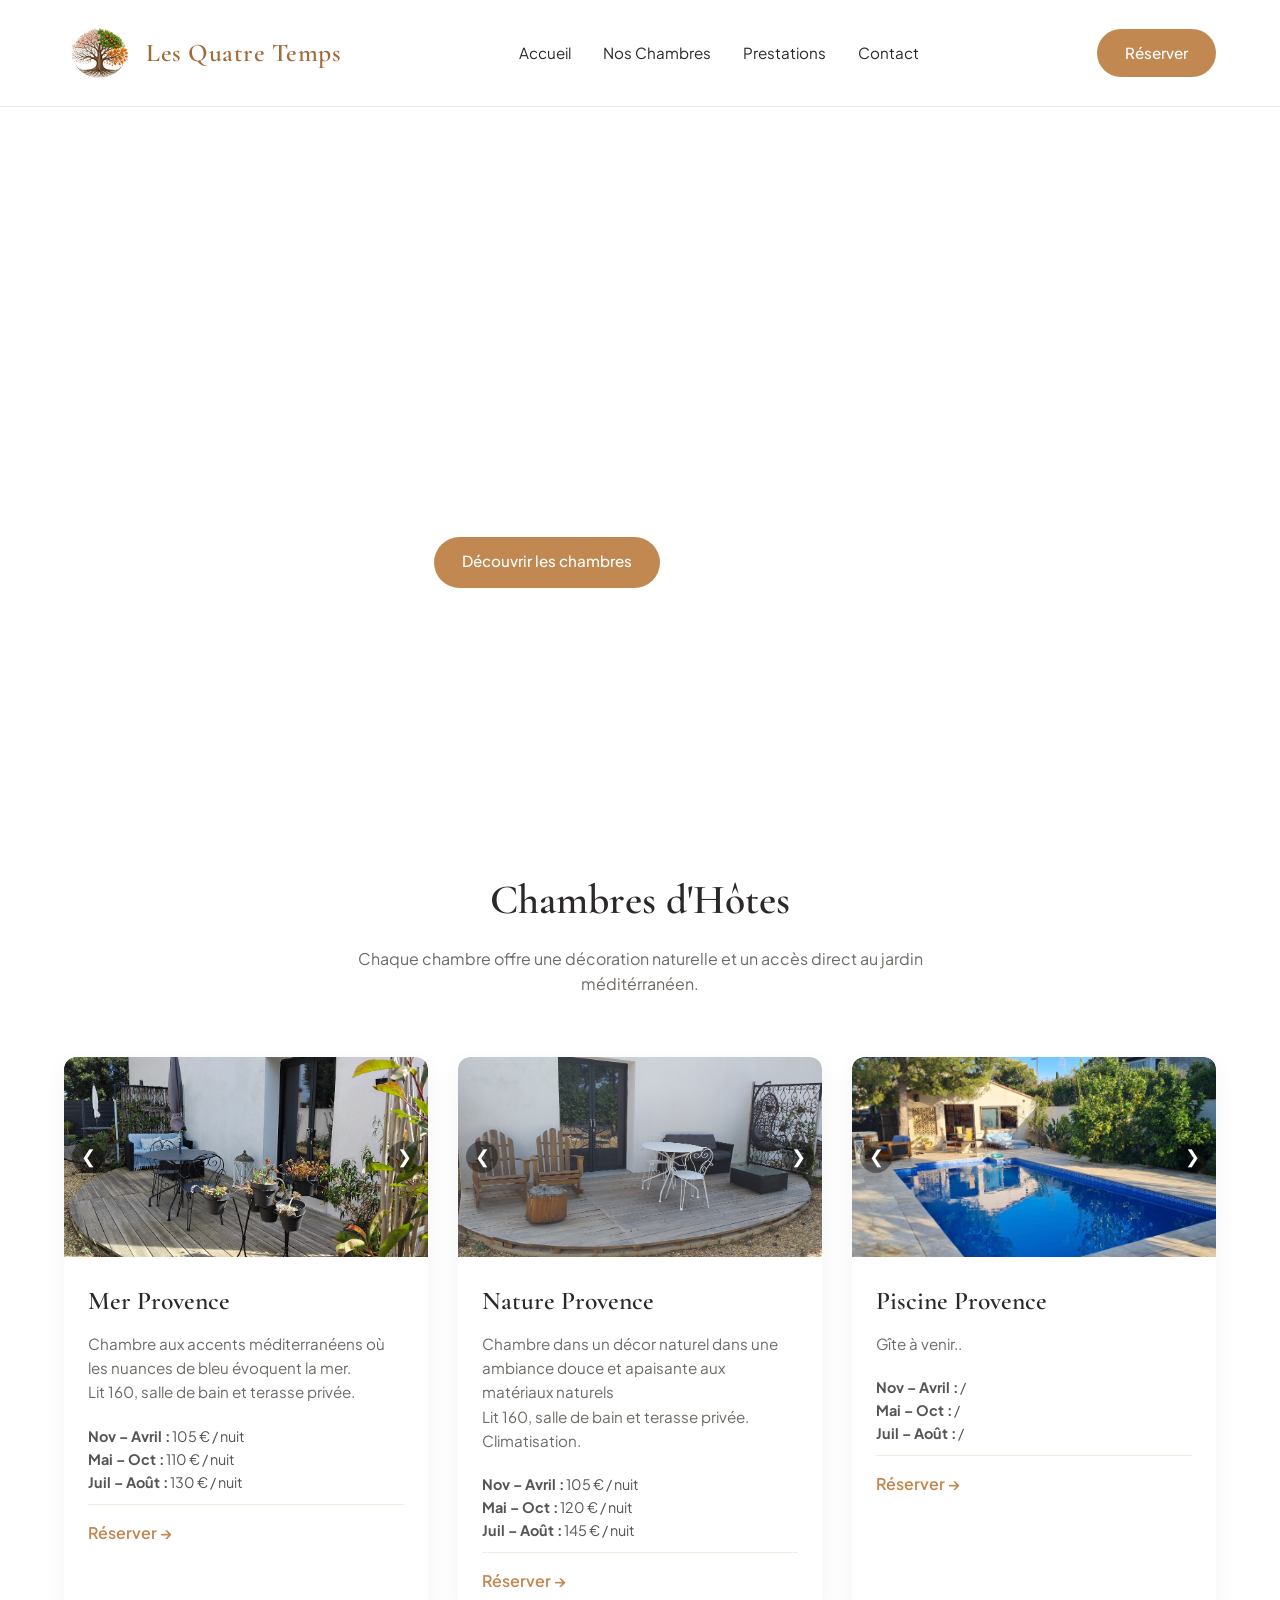
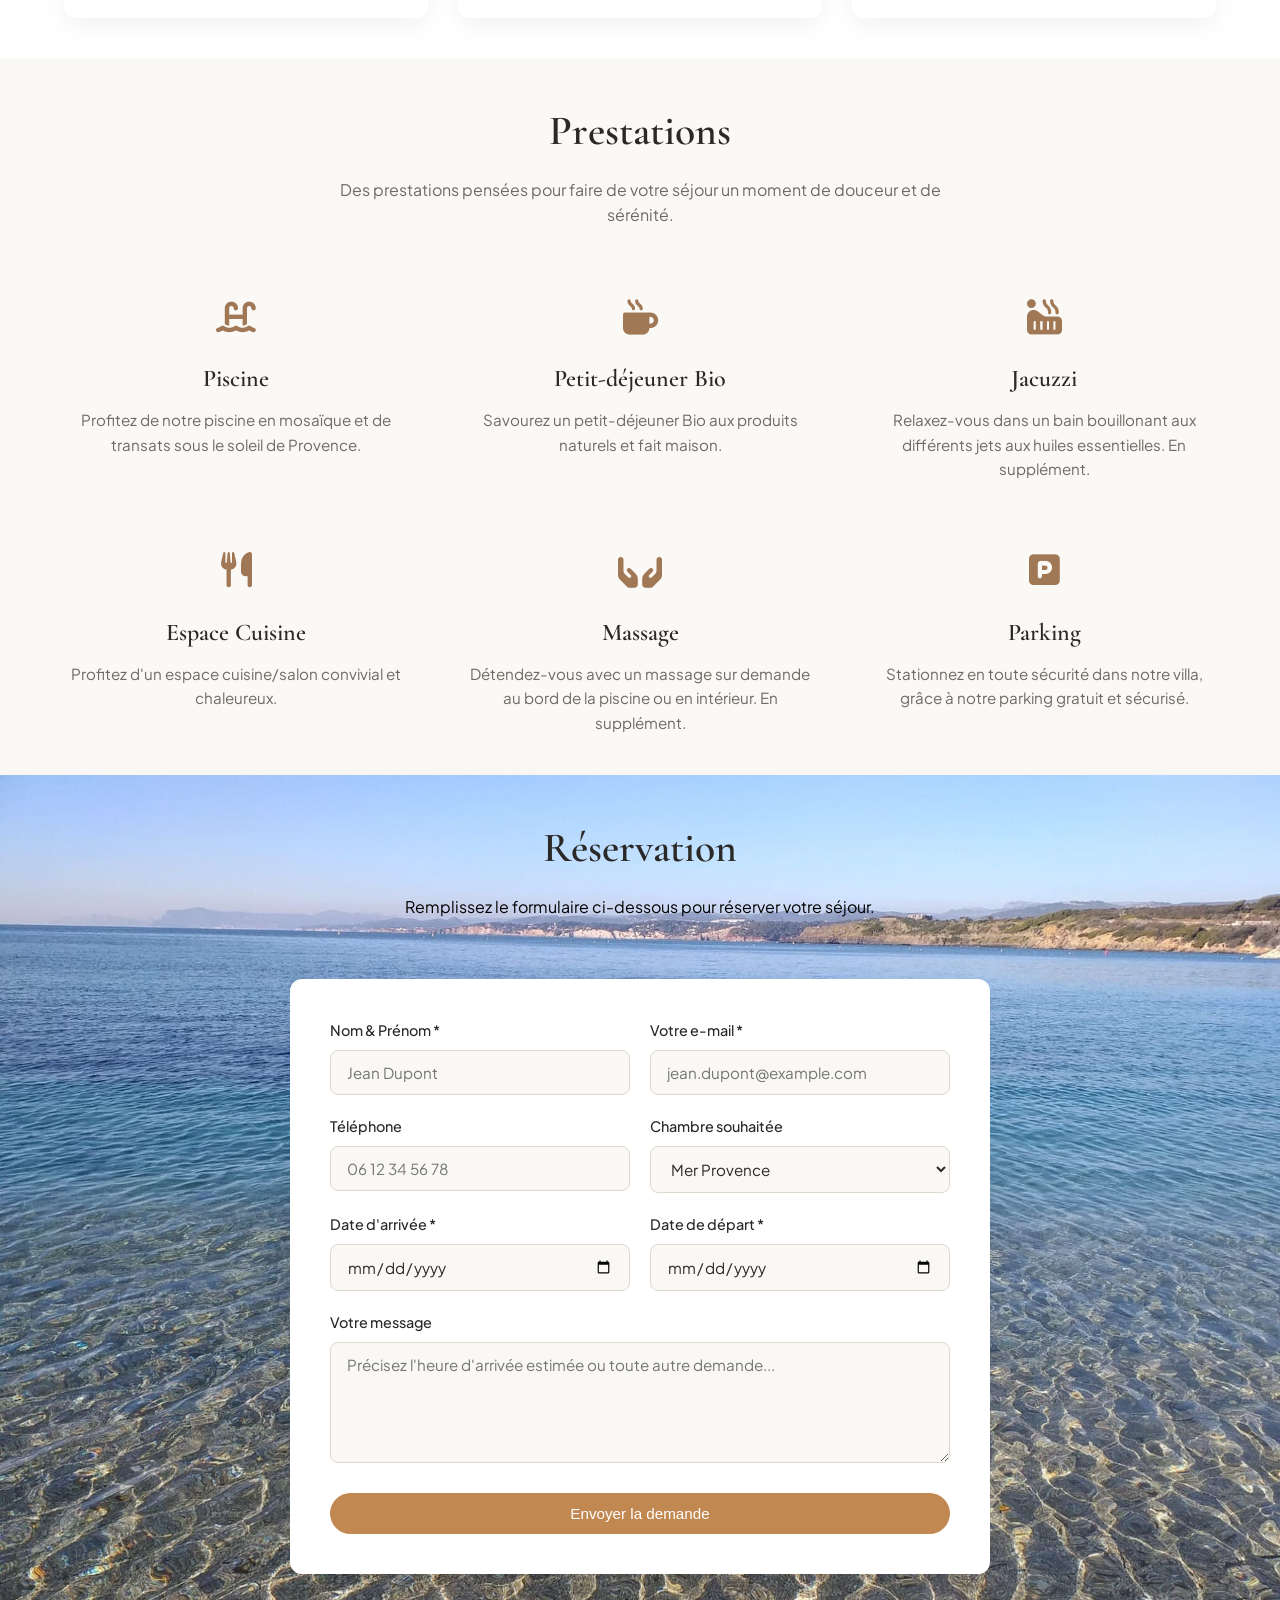
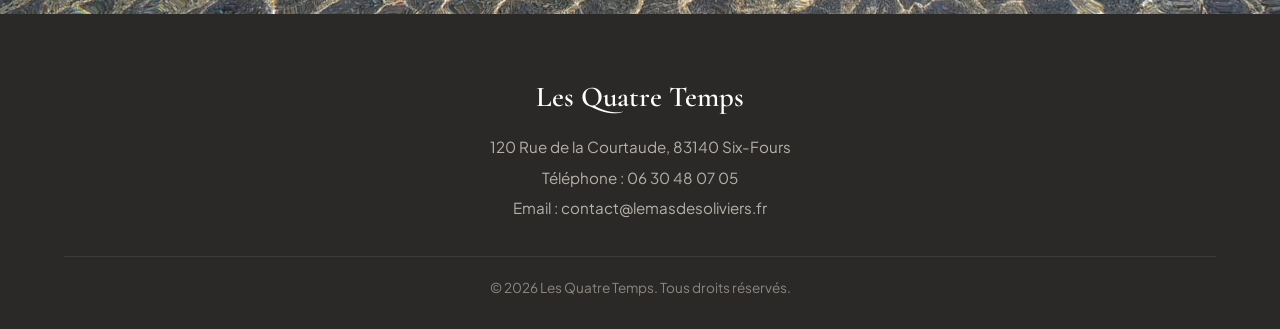
==== commit db32b0af: "Add files via upload" ====
--- a/index.html
+++ b/index.html
@@ -17,7 +17,7 @@
 
     <!-- Fichier CSS externe -->
     <link rel="stylesheet" href="style.css">
-
+    <script src="script.js" defer></script>
 </head>
 
 <body>
@@ -34,7 +34,7 @@
             <ul class="nav-links">
                 <li><a href="#accueil">Accueil</a></li>
                 <li><a href="#chambres">Nos Chambres</a></li>
-                <li><a href="#services">Services</a></li>
+                <li><a href="#services">Prestations</a></li>
                 <li><a href="#contact">Contact</a></li>
             </ul>
             <a href="#reservation" class="btn btn-primary">Réserver</a>
@@ -88,11 +88,12 @@
  </div>
     <div class="card-body">
       <h3>Mer Provence</h3>
-      <p>Une suite lumineuse aux tons doux avec lit King Size et terrasse privée sous la tonnelle.</p>
+      <p>Chambre aux accents méditerranéens où les nuances de bleu évoquent la mer.<br>
+        Lit 160, salle de bain et terasse privée.</p>
       <p class="prices" style="margin: 10px 0; font-size: 0.9rem; color: #555;">
-        <strong>Nov – Avril :</strong> 100 € / nuit<br>
+        <strong>Nov – Avril :</strong> 105 € / nuit<br>
         <strong>Mai – Oct :</strong> 110 € / nuit<br>
-        <strong>Juil – Août :</strong> 135 € / nuit
+        <strong>Juil – Août :</strong> 130 € / nuit
       </p>
       <div class="card-footer">
         <a href="#reservation" class="btn-link">Réserver &rarr;</a>
@@ -115,11 +116,12 @@
 </div>
     <div class="card-body">
       <h3>Nature Provence</h3>
-      <p>Ambiance bohème chic avec salle de bain en pierre de taille et vue panoramique sur les vignes.</p>
+      <p>Chambre dans un décor naturel dans une ambiance douce et apaisante aux matériaux naturels<br>
+      Lit 160, salle de bain et terasse privée. Climatisation.</p>
       <p class="prices" style="margin: 10px 0; font-size: 0.9rem; color: #555;">
-        <strong>Nov – Avril :</strong> 100 € / nuit<br>
-        <strong>Mai – Oct :</strong> 115 € / nuit<br>
-        <strong>Juil – Août :</strong> 140 € / nuit
+        <strong>Nov – Avril :</strong> 105 € / nuit<br>
+        <strong>Mai – Oct :</strong> 120 € / nuit<br>
+        <strong>Juil – Août :</strong> 145 € / nuit
       </p>
       <div class="card-footer">
         <a href="#reservation" class="btn-link">Réserver &rarr;</a>
@@ -142,7 +144,7 @@
 </div>
     <div class="card-body">
       <h3>Piscine Provence</h3>
-      <p>Grande chambre familiale avec salon privé et baignoire îlot pour un séjour bien-être d'exception.</p>
+      <p>Gîte à venir..</p>
       <p class="prices" style="margin: 10px 0; font-size: 0.9rem; color: #555;">
         <strong>Nov – Avril :</strong> / <br>
         <strong>Mai – Oct :</strong> / <br>
@@ -169,32 +171,32 @@
                 <div class="feature-item">
                     <div class="feature-icon"><i class="fa-solid fa-water-ladder"></i></div>
                     <h3>Piscine</h3>
-                    <p>Bassin de nage entouré de transats et d'un jardin méditerranéen préservé.</p>
+                    <p>Profitez de notre piscine en mosaïque et de transats sous le soleil de Provence.</p>
                 </div>
                 <div class="feature-item">
                     <div class="feature-icon"><i class="fa-solid fa-mug-hot"></i></div>
                     <h3>Petit-déjeuner Bio</h3>
-                    <p>Produits locaux, confitures artisanales et viennoiseries fraîches servies sous la treille.</p>
+                    <p>Savourez un petit-déjeuner Bio aux produits naturels et fait maison.</p>
                 </div>
                 <div class="feature-item">
                     <div class="feature-icon"><i class="fa-solid fa-hot-tub-person"></i></div>
                     <h3>Jacuzzi</h3>
-                    <p>Jacuzzi sur réservation pour un moment de détente aux odeurs de Provence</p>
+                    <p>Relaxez-vous dans un bain bouillonant aux différents jets aux huiles essentielles. En supplément.</p>
                 </div>
                 <div class="feature-item">
                     <div class="feature-icon"><i class="fa-solid fa-utensils"></i></div>
                     <h3>Espace Cuisine</h3>
-                    <p>Jacuzzi sur réservation pour un moment de détente aux odeurs de Provence</p>
+                    <p>Profitez d'un espace cuisine/salon convivial et chaleureux.</p>
                 </div>
                 <div class="feature-item">
                     <div class="feature-icon"><i class="fa-solid fa-hands-holding"></i></div>
                     <h3>Massage</h3>
-                    <p>Jacuzzi sur réservation pour un moment de détente aux odeurs de Provence</p>
+                    <p>Détendez-vous avec un massage sur demande au bord de la piscine ou en intérieur. En supplément.</p>
                 </div>
                 <div class="feature-item">
                     <div class="feature-icon"><i class="fa-solid fa-square-parking"></i></div>
                     <h3>Parking</h3>
-                    <p>Jacuzzi sur réservation pour un moment de détente aux odeurs de Provence</p>
+                    <p>Stationnez en toute sécurité dans notre villa, grâce à notre parking gratuit et sécurisé.</p>
                 </div>
             </div>      
         </div>
@@ -290,161 +292,5 @@
   <button class="lightbox-next">&#10095;</button>
 </div>
 
-<!-- SCRIPT FORM -->
-<script>
-    const form = document.getElementById('reservation-form');
-    
-    form.addEventListener('submit', async function(e) {
-        e.preventDefault();
-        const data = new FormData(form);
-        const response = await fetch(form.action, {
-            method: 'POST',
-            body: data,
-            headers: {
-                'Accept': 'application/json'
-            }
-        });
-        if (response.ok) {
-            // Redirection vers la page merci.html
-            window.location.href = 'merci.html';
-        } else {
-            alert("Une erreur est survenue lors de l'envoi. Veuillez réessayer.");
-        }
-    });
-</script>
-
-<!-- SCRIPT CAROUSSEL -->
-<script>
-document.addEventListener("DOMContentLoaded", function () {
-  document.querySelectorAll(".carousel-container").forEach((container) => {
-    const track = container.querySelector(".carousel-track");
-    const slides = Array.from(track.children);
-    if (slides.length === 0) return;
-
-    // Clones pour la boucle infinie
-    const firstClone = slides[0].cloneNode(true);
-    const lastClone = slides[slides.length - 1].cloneNode(true);
-
-    track.appendChild(firstClone);
-    track.prepend(lastClone);
-
-    const totalSlides = slides.length + 2;
-    let index = 1;
-    let isAnimating = false;
-
-    track.style.width = `${totalSlides * 100}%`;
-
-    const allSlides = track.querySelectorAll("img");
-    allSlides.forEach((img) => {
-      img.style.width = `${100 / totalSlides}%`;
-    });
-
-    // Position initiale sur la 1ère photo
-    track.style.transition = "none";
-    track.style.transform = `translateX(-${(100 / totalSlides) * index}%)`;
-
-    function move(direction) {
-      if (isAnimating) return;
-      isAnimating = true;
-
-      index += direction;
-      track.style.transition = "transform 0.4s ease-in-out";
-      track.style.transform = `translateX(-${(100 / totalSlides) * index}%)`;
-    }
-
-    track.addEventListener("transitionend", function () {
-      isAnimating = false;
-
-      // Réinitialisation instantanée pour la boucle infinie
-      if (index === 0) {
-        track.style.transition = "none";
-        index = totalSlides - 2;
-        track.style.transform = `translateX(-${(100 / totalSlides) * index}%)`;
-      } else if (index === totalSlides - 1) {
-        track.style.transition = "none";
-        index = 1;
-        track.style.transform = `translateX(-${(100 / totalSlides) * index}%)`;
-      }
-    });
-
-    // Attachement des clics sur les flèches
-    const prevBtn = container.querySelector(".arrow.prev");
-    const nextBtn = container.querySelector(".arrow.next");
-
-    if (prevBtn) prevBtn.addEventListener("click", () => move(-1));
-    if (nextBtn) nextBtn.addEventListener("click", () => move(1));
-  });
-});
-</script>
-
-<!-- SCRIPT CAROUSSEL LIGHTBOX -->
-<script>
-   // --- GESTION LIGHTBOX ---
-const lightbox = document.getElementById('lightbox');
-const lightboxImg = document.getElementById('lightbox-img');
-const closeBtn = document.querySelector('.lightbox-close');
-const prevBtn = document.querySelector('.lightbox-prev');
-const nextBtn = document.querySelector('.lightbox-next');
-
-let currentGalleryImages = [];
-let currentIndex = 0;
-
-// Cible précisément chaque carte de chambre
-document.querySelectorAll('article.card').forEach(card => {
-  const images = Array.from(card.querySelectorAll('.carousel-track img'));
-  
-  images.forEach((img, index) => {
-    img.style.cursor = 'pointer';
-    img.addEventListener('click', (e) => {
-      e.stopPropagation();
-      // Charge uniquement les photos de la chambre cliquée
-      currentGalleryImages = images.map(i => i.src);
-      currentIndex = index;
-      openLightbox();
-    });
-  });
-});
-
-function openLightbox() {
-  lightboxImg.src = currentGalleryImages[currentIndex];
-  lightbox.classList.add('active');
-  document.body.style.overflow = 'hidden';
-}
-
-function closeLightbox() {
-  lightbox.classList.remove('active');
-  document.body.style.overflow = 'auto';
-}
-
-function showNext() {
-  currentIndex = (currentIndex + 1) % currentGalleryImages.length;
-  lightboxImg.src = currentGalleryImages[currentIndex];
-}
-
-function showPrev() {
-  currentIndex = (currentIndex - 1 + currentGalleryImages.length) % currentGalleryImages.length;
-  lightboxImg.src = currentGalleryImages[currentIndex];
-}
-
-// Événements
-closeBtn.addEventListener('click', closeLightbox);
-nextBtn.addEventListener('click', showNext);
-prevBtn.addEventListener('click', showPrev);
-
-lightbox.addEventListener('click', (e) => {
-  if (e.target === lightbox || e.target.classList.contains('lightbox-content')) {
-    closeLightbox();
-  }
-});
-
-document.addEventListener('keydown', (e) => {
-  if (!lightbox.classList.contains('active')) return;
-  if (e.key === 'Escape') closeLightbox();
-  if (e.key === 'ArrowRight') showNext();
-  if (e.key === 'ArrowLeft') showPrev();
-});
-</script>
-
-
 </body>
 </html>
--- a/style.css
+++ b/style.css
@@ -654,7 +654,7 @@
   /* ADAPTATION HERO MOBILE */
   /* Réduit la hauteur de la section vidéo sur mobile */
   .hero {
-    height: 70vh; /* Réduit le champ vertical pour mieux cadrer la vidéo */
+    height: 65vh; /* Réduit le champ vertical pour mieux cadrer la vidéo */
     padding: 20px 15px;
   }
 
